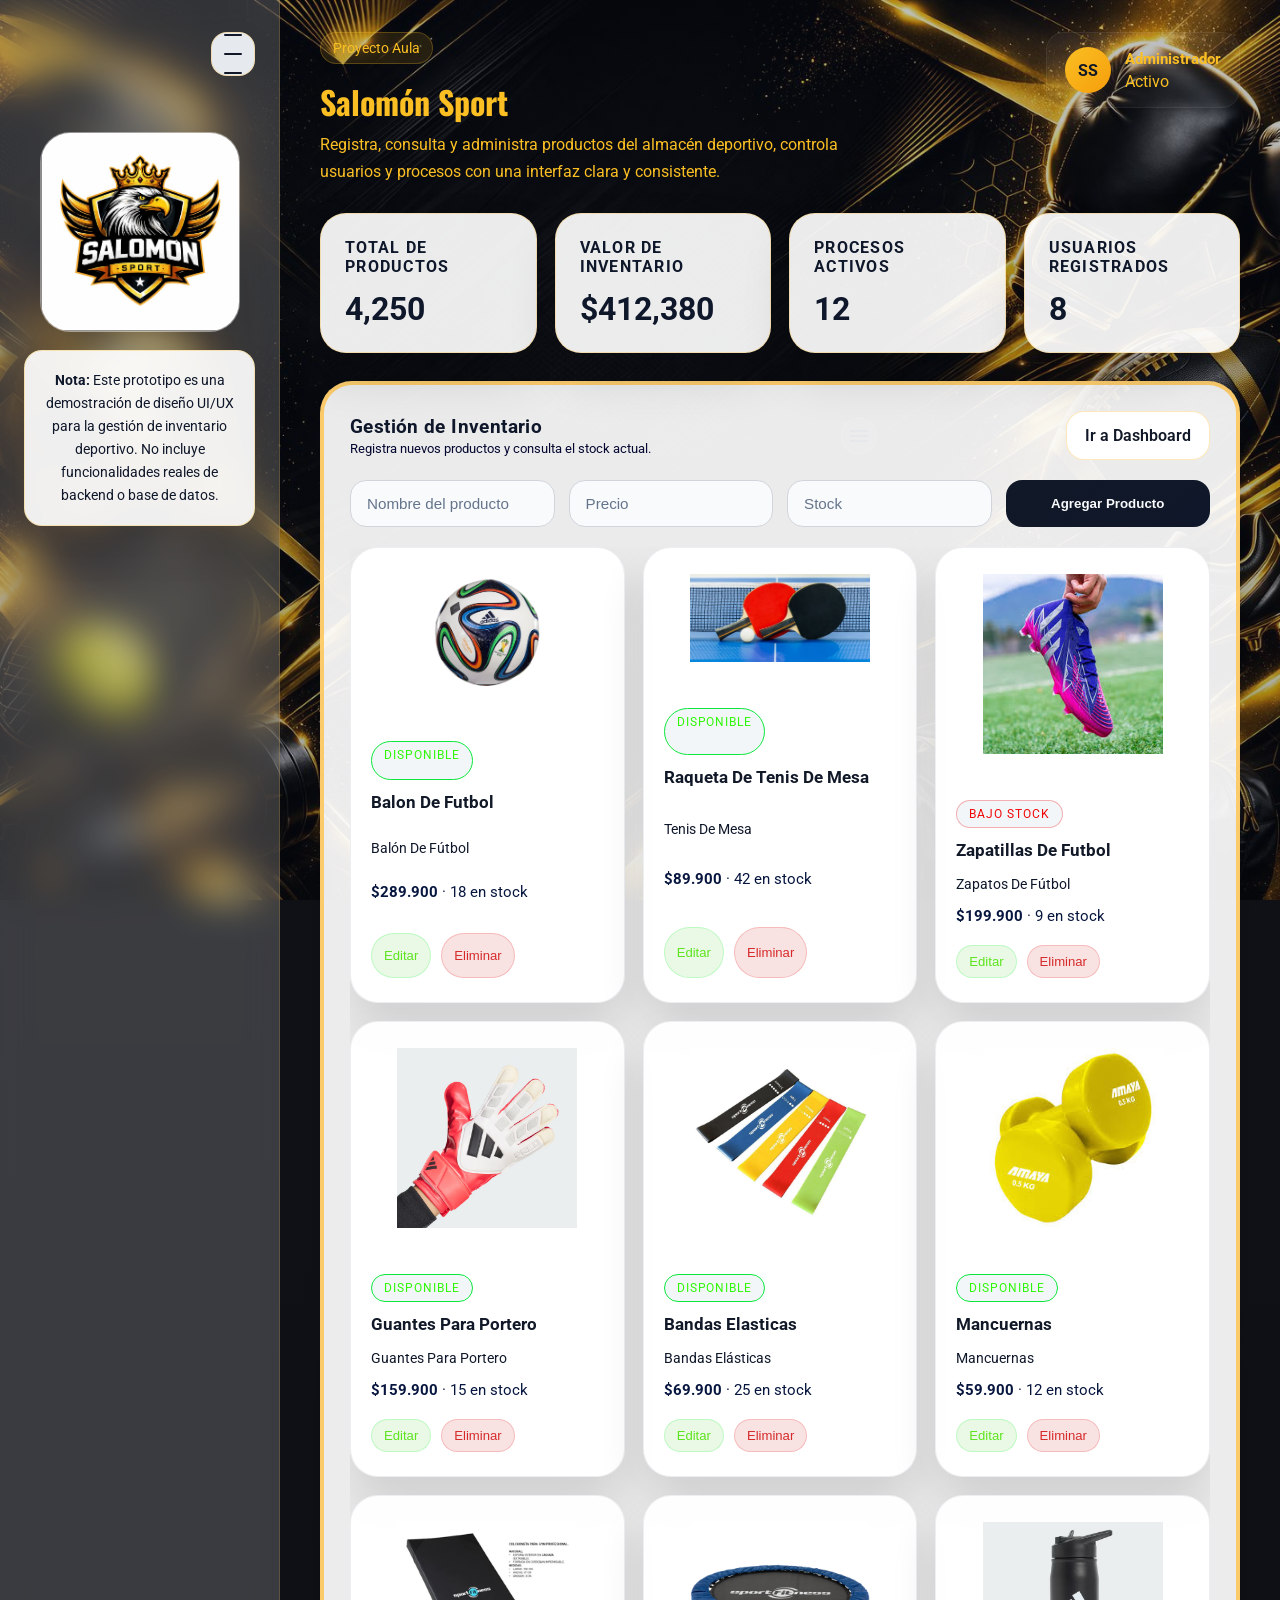
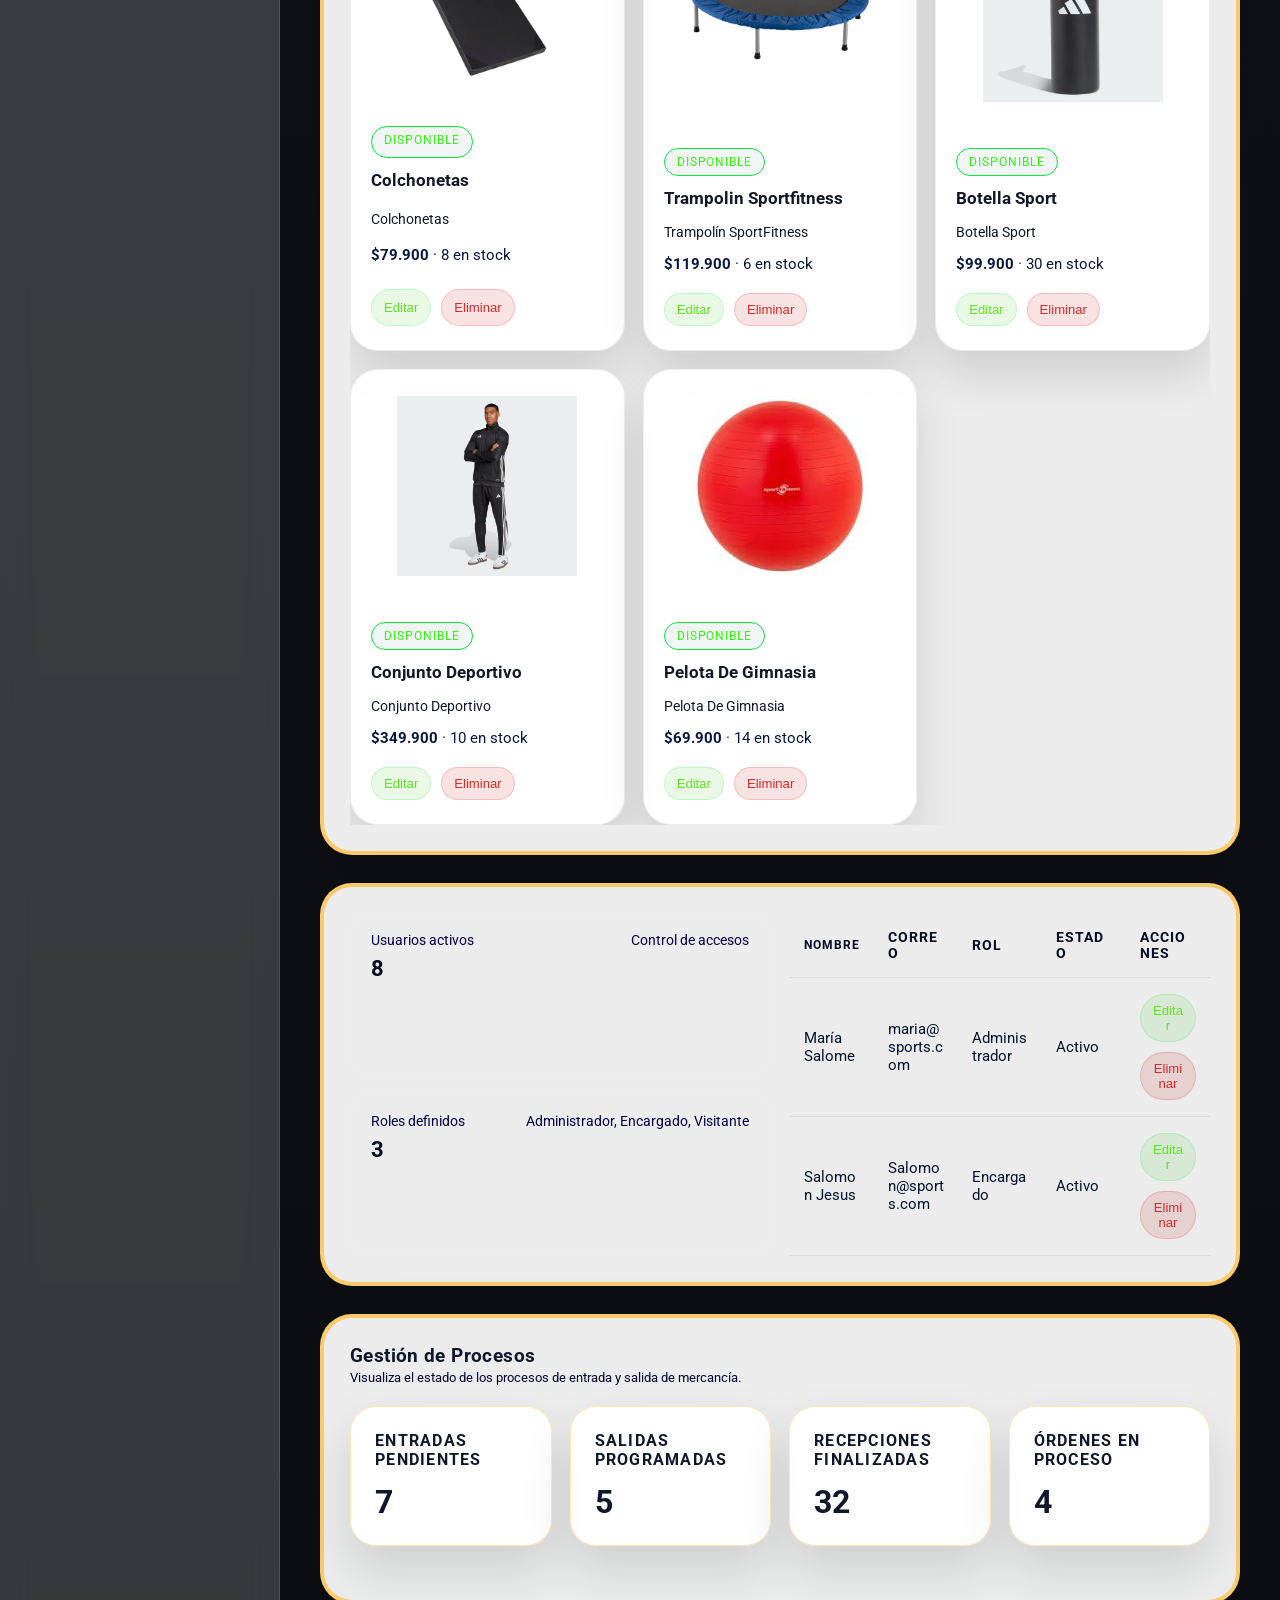
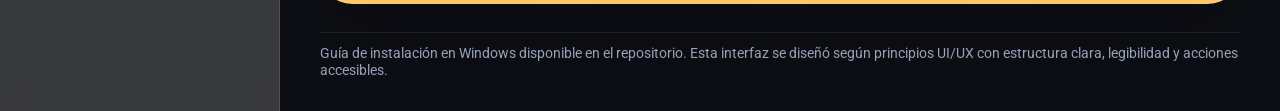
==== frontend/index.html @ 6b059df0 "first commit" ====
﻿<!DOCTYPE html>
<html lang="es">
<head>
  <meta charset="UTF-8">
  <meta name="viewport" content="width=device-width, initial-scale=1.0">
  <title>Salomón Sport - Inventario</title>
  <link rel="preconnect" href="https://fonts.googleapis.com">
  <link rel="preconnect" href="https://fonts.gstatic.com" crossorigin>
  <link href="https://fonts.googleapis.com/css2?family=Oswald:wght@500;700&family=Roboto:wght@300;400&display=swap" rel="stylesheet">
  <link rel="stylesheet" href="style.css">
  <style>
    :root {
      color-scheme: dark;
      --bg: #080b13;
      --panel: rgba(15, 23, 42, 0.94);
      --border: rgba(255, 191, 64, 0.9);
      --text: #e5e7eb;
      --muted: #94a3b8;
      --accent: #fbbf24;
    }

    * {
      box-sizing: border-box;
    }

    body {
      margin: 0;
      min-height: 100vh;
      font-family: 'Roboto', sans-serif;
      background: url('assets/fondo.jpeg') center/cover no-repeat fixed;
      position: relative;
      color: #111827;
    }

    body::after {
      content: '';
      position: absolute;
      inset: 0;
      background: linear-gradient(180deg, rgba(15, 23, 42, 0.28), rgba(7, 10, 21, 0.50));
      z-index: 0;
    }

    a {
      color: inherit;
      text-decoration: none;
    }

    .layout {
      display: grid;
      grid-template-columns: 280px 1fr;
      min-height: 100vh;
    }

    .sidebar {
      padding: 32px 24px;
      background: rgba(255, 255, 255, 0.18);
      backdrop-filter: blur(18px);
      border-right: 1px solid rgba(255, 191, 64, 0.18);
      display: flex;
      flex-direction: column;
      gap: 32px;
      z-index: 1;
    }

    .brand {
      display: flex;
      flex-direction: column;
      align-items: center;
      gap: 18px;
      text-align: center;
      margin-top: 12px;
      width: 100%;
    }

    .brand-logo {
      width: 200px;
      height: 200px;
      border-radius: 30px;
      background: rgba(255, 255, 255, 0.42);
      padding: 1px;
      box-shadow: 0 100px 80px rgba(0, 0, 0, 0.12);
    }

    .brand h1 {
      margin: 0;
      font-size: 2.25rem;
      line-height: 1.05;
      letter-spacing: 0.03em;
      font-family: 'Oswald', sans-serif;
      color: #111827;
      word-break: break-word;
    }

    .brand div {
      width: 100%;
      max-width: 240px;
    }

    .brand p {
      margin: 8px 0 0;
      color: #0f172a;
      font-size: 1rem;
      line-height: 1.45;
      max-width: 240px;
      word-break: break-word;
    }

    .sidebar-toggler {
      align-self: flex-start;
      margin-bottom: 12px;
    }

    .nav-menu {
      display: grid;
      gap: 12px;
    }

    .nav-menu.collapsed {
      display: none;
    }

    .sidebar-toggler {
      width: 44px;
      height: 44px;
      border-radius: 16px;
      border: 1px solid rgba(255, 191, 64, 0.35);
      background: rgba(241, 245, 249, 0.95);
      display: grid;
      place-items: center;
      cursor: pointer;
      transition: background 0.2s ease, transform 0.2s ease;
      margin-left: auto;
    }

    .sidebar-toggler:hover {
      background: rgba(251, 191, 36, 0.18);
      transform: scale(1.02);
    }

    .sidebar-toggler span {
      display: block;
      width: 18px;
      height: 2px;
      background: #111827;
      border-radius: 999px;
      position: relative;
    }

    .sidebar-toggler span:nth-child(1) {
      transform: translateY(-5px);
    }

    .sidebar-toggler span:nth-child(3) {
      transform: translateY(5px);
    }

    .nav-item {
      display: block;
      padding: 14px 18px;
      border-radius: 18px;
      background: rgba(255, 255, 255, 0.96);
      border: 1px solid rgba(255, 191, 64, 0.35);
      color: #111827;
      font-weight: 600;
      transition: background 0.2s ease, border-color 0.2s ease, transform 0.2s ease;
    }

    .nav-item:hover,
    .nav-item.active {
      background: rgba(255, 255, 255, 1);
      border-color: rgba(251, 191, 36, 0.75);
      transform: translateX(2px);
    }

    .sidebar-note {
      background: rgba(255, 255, 255, 0.92);
      border: 1px solid rgba(255, 191, 36, 0.3);
      padding: 18px;
      border-radius: 18px;
      font-size: 0.9rem;
      line-height: 1.6;
      color: #0f172a;
      box-shadow: 0 20px 45px rgba(0, 0, 0, 0.08);
    }

    .content {
      padding: 32px 40px;
      position: relative;
      overflow: hidden;
      z-index: 1;
    }

    .topbar {
      display: flex;
      justify-content: space-between;
      gap: 24px;
      align-items: flex-start;
      flex-wrap: wrap;
      margin-bottom: 28px;
    }

    .topbar h2 {
      margin: 0 0 6px;
      font-family: 'Oswald', sans-serif;
      font-size: 2rem;
      color: #fbbf24;
    }

    .topbar p {
      margin: 0;
      color: #fbbf24;
      max-width: 560px;
      line-height: 1.7;
    }

    .badge {
      display: inline-flex;
      align-items: center;
      padding: 7px 12px;
      border-radius: 999px;
      font-size: 0.85rem;
      background: rgba(251, 191, 36, 0.12);
      color: var(--accent);
      border: 1px solid rgba(251, 191, 36, 0.25);
      margin-bottom: 14px;
    }

    .user-panel {
      display: flex;
      align-items: center;
      gap: 14px;
      background: rgba(255, 255, 255, 0.04);
      border: 1px solid rgba(255, 255, 255, 0.06);
      padding: 14px 18px;
      border-radius: 18px;
    }

    .user-avatar {
      width: 46px;
      height: 46px;
      border-radius: 50%;
      background: linear-gradient(135deg, #fbbf24 0%, #f59e0b 100%);
      display: grid;
      place-items: center;
      color: #111827;
      font-weight: 700;
    }

    .user-info {
      display: grid;
      gap: 4px;
      color: #fbbf24;
    }

    .user-info strong {
      font-size: 0.95rem;
      display: block;
      color: #fbbf24;
    }

    .summary-grid {
      display: grid;
      grid-template-columns: repeat(4, minmax(0, 1fr));
      gap: 18px;
      margin-bottom: 28px;
    }

    .card {
      background: rgba(255, 255, 255, 0.92);
      border: 1px solid rgba(255, 191, 64, 0.35);
      border-radius: 26px;
      padding: 24px;
      box-shadow: 0 24px 50px rgba(0, 0, 0, 0.12);
    }

    .card h3 {
      margin: 0 0 14px;
      font-size: 0.98rem;
      color: #0f172a;
      text-transform: uppercase;
      letter-spacing: 0.08em;
    }

    .card p {
      margin: 0;
      font-size: 2rem;
      font-weight: 700;
      color: #0f172a;
    }

    .panel {
      background: rgba(255, 255, 255, 0.92);
      border: 4px solid rgba(255, 191, 64, 0.75);
      border-radius: 32px;
      padding: 26px;
      margin-bottom: 28px;
      box-shadow: 0 30px 70px rgba(0, 0, 0, 0.15);
    }

    .panel-header {
      display: flex;
      justify-content: space-between;
      flex-wrap: wrap;
      gap: 16px;
      align-items: center;
      margin-bottom: 20px;
    }

    .panel-actions {
      position: relative;
      display: inline-flex;
      align-items: center;
      justify-content: center;
    }

    .action-button {
      width: 36px;
      height: 36px;
      border-radius: 50%;
      border: 1px solid rgba(255, 255, 255, 0.12);
      background: rgba(255, 255, 255, 0.06);
      cursor: pointer;
      transition: background 0.2s ease, transform 0.2s ease;
      display: grid;
      place-items: center;
      padding: 0;
      position: relative;
    }

    .action-button:hover {
      background: rgba(251, 191, 36, 0.18);
      transform: scale(1.03);
    }

    .hamburger {
      width: 18px;
      height: 12px;
      position: relative;
      display: flex;
      flex-direction: column;
      justify-content: space-between;
    }

    .hamburger::before,
    .hamburger::after,
    .hamburger span {
      content: '';
      display: block;
      width: 100%;
      height: 2px;
      background: var(--text);
      transition: transform 0.3s ease, opacity 0.3s ease;
    }

    .action-button.hover .hamburger::before {
      transform: rotate(45deg) translate(5px, 5px);
    }

    .action-button.hover .hamburger span {
      opacity: 0;
    }

    .action-button.hover .hamburger::after {
      transform: rotate(-45deg) translate(7px, -6px);
    }

    .action-menu {
      position: absolute;
      top: calc(100% + 10px);
      right: 0;
      min-width: 200px;
      background: rgba(222, 238, 5, 0.95);
      border: 1px solid rgba(240, 224, 9, 0.08);
      border-radius: 18px;
      box-shadow: 0 20px 45px rgba(245, 229, 3, 0.25);
      opacity: 0;
      visibility: hidden;
      pointer-events: none;
      transform: translateY(-6px);
      transition: opacity 0.18s ease, transform 0.18s ease, visibility 0.18s ease;
      z-index: 2;
    }

    .action-menu.active {
      opacity: 1;
      visibility: visible;
      pointer-events: auto;
      transform: translateY(0);
    }

    .action-menu::before {
      content: '';
      position: absolute;
      top: -6px;
      right: 16px;
      width: 12px;
      height: 12px;
      background: rgba(245, 241, 7, 0.95);
      transform: rotate(45deg);
      border-left: 1px solid rgba(231, 209, 6, 0.08);
      border-top: 1px solid rgba(228, 231, 13, 0.952);
    }

    .action-item {
      display: block;
      padding: 20
      px 16px;
      color: var(--text);
      text-decoration: none;
      font-size: 0.95rem;
      border-bottom: 1px solid rgba(236, 233, 8, 0.06);
      transition: background 0.2s ease;
    }

    .action-item:last-child {
      border-bottom: none;
    }

    .action-item:hover {
      background: rgba(218, 233, 5, 0.06);
    }

    .panel-header h3 {
      margin: 0;
      font-size: 1.2rem;
      letter-spacing: 0.02em;
      color: #0f172a;
    }

    .panel-header small {
      color: #040730;
    }

    .form-grid {
      display: grid;
      grid-template-columns: repeat(4, minmax(0, 1fr));
      gap: 14px;
      margin-bottom: 20px;
    }

    .form-grid input,
    .form-grid select {
      width: 100%;
      padding: 14px 16px;
      border-radius: 16px;
      border: 1px solid #d1d5db;
      background: #f8fafc;
      color: #111827;
      outline: none;
      font-size: 0.95rem;
    }

    .form-grid input::placeholder,
    .form-grid select::placeholder {
      color: #64748b;
    }

    .form-grid button {
      width: 100%;
      padding: 14px 16px;
      border: none;
      border-radius: 16px;
      background: linear-gradient(135deg, #111827, #0f172a);
      color: #f9fafb;
      font-weight: 700;
      cursor: pointer;
      transition: transform 0.2s ease, box-shadow 0.2s ease;
    }

    .form-grid button:hover {
      transform: translateY(-1px);
      box-shadow: 0 18px 35px rgba(251, 191, 36, 0.2);
    }

    .notification {
      margin-bottom: 18px;
      padding: 14px 18px;
      border-radius: 18px;
      font-size: 0.95rem;
      border: 1px solid transparent;
      transition: transform 0.2s ease, opacity 0.2s ease;
    }

    .notification.hidden {
      display: none;
      opacity: 0;
      transform: translateY(-4px);
    }

    .notification.success {
      background: rgba(82, 236, 77, 0.12);
      color: #9ce608;
      border-color: rgba(35, 241, 8, 0.28);
    }

    .notification.error {
      background: rgba(230, 73, 73, 0.12);
      color: #e70f0f;
      border-color: rgba(239, 68, 68, 0.28);
    }

    .product-grid {
      overflow-x: auto;
    }

    .product-grid {
      display: grid;
      grid-template-columns: repeat(auto-fit, minmax(240px, 1fr));
      gap: 18px;
    }

    .product-card {
      display: grid;
      grid-template-rows: auto 1fr;
      background: rgba(255, 255, 255, 0.96);
      border: 1px solid rgba(229, 231, 235, 0.7);
      border-radius: 28px;
      overflow: hidden;
      box-shadow: 0 24px 45px rgba(0, 0, 0, 0.12);
    }

    .product-card-image {
      padding: 26px;
      background: rgba(255, 255, 255, 0.03);
      display: grid;
      place-items: center;
    }

    .product-card-image img {
      width: 100%;
      max-width: 180px;
      height: auto;
      object-fit: contain;
    }

    .product-card-body {
      display: grid;
      gap: 12px;
      padding: 20px 20px 24px;
    }

    .product-status {
      width: fit-content;
      padding: 6px 12px;
      border-radius: 999px;
      font-size: 0.75rem;
      letter-spacing: 0.08em;
      text-transform: uppercase;
      border: 1px solid rgba(203, 213, 225, 0.5);
      background: rgba(241, 245, 249, 0.9);
      color: #111827;
    }

    .product-status.available {
      color: #30f708;
      border-color: rgb(12, 231, 60);
    }

    .product-status.low-stock {
      color: #f00707;
      border-color: rgba(240, 7, 7, 0.3);
    }

    .product-card h4 {
      margin: 0;
      font-size: 1.05rem;
      line-height: 1.3;
      text-transform: capitalize;
    }

    .product-category {
      margin: 0;
      color: #0f172a;
      font-size: 0.88rem;
      line-height: 1.5;
      text-transform: capitalize;
    }

    .product-meta {
      margin: 0;
      font-size: 0.95rem;
      color: #07163f;
    }

    .product-card-actions {
      display: flex;
      flex-wrap: wrap;
      gap: 10px;
      margin-top: 8px;
    }

    .table-wrapper {
      overflow-x: auto;
      width: 100%;
    }

    table {
      width: 100%;
      border-collapse: collapse;
      min-width: 0;
      table-layout: fixed;
    }

    th, td {
      padding: 16px 14px;
      text-align: left;
      border-bottom: 1px solid rgba(7, 22, 70, 0.08);
      word-break: break-word;
    }

    th {
      font-size: 0.95rem;
      text-transform: uppercase;
      letter-spacing: 0.08em;
      color: #030c24;
    }

    td {
      color: #04142e;
      font-size: 0.95rem;
    }

    .table-actions {
      display: flex;
      gap: 10px;
      flex-wrap: wrap;
    }

    .btn-small {
      padding: 8px 12px;
      border-radius: 999px;
      font-size: 0.82rem;
      border: 1px solid transparent;
      cursor: pointer;
    }

    .btn-edit {
      background: rgba(75, 201, 44, 0.12);
      color: #5de41f;
      border-color: rgba(59, 246, 90, 0.25);
    }

    .btn-delete {
      background: rgba(197, 21, 21, 0.12);
      color: #d62a2a;
      border-color: rgba(239, 68, 68, 0.25);
    }

    .small-grid {
      display: grid;
      grid-template-columns: repeat(2, minmax(0, 1fr));
      gap: 20px;
    }

    .metric-list {
      display: grid;
      gap: 18px;
    }

    .metric-item {
      display: flex;
      justify-content: space-between;
      gap: 16px;
      padding: 18px 20px;
      border-radius: 20px;
      background: rgba(255, 255, 255, 0.03);
      border: 1px solid rgba(255, 255, 255, 0.06);
    }

    .metric-item span {
      display: block;
      color: #040242;
      font-size: 0.9rem;
      margin-bottom: 6px;
    }

    .metric-item strong {
      font-size: 1.4rem;
      display: block;
      color: #030b1d;
    }

    .footer {
      margin-top: 12px;
      color: var(--muted);
      font-size: 0.9rem;
      padding-top: 12px;
      border-top: 1px solid rgba(255, 255, 255, 0.08);
    }

    @media (max-width: 1024px) {
      .layout {
        grid-template-columns: 1fr;
      }

      .sidebar {
        order: 2;
      }

      .content {
        order: 1;
        padding: 24px;
      }

      .summary-grid,
      .small-grid,
      .form-grid {
        grid-template-columns: 1fr;
      }
    }
  </style>
</head>
<body>

<div class="layout">
  <aside class="sidebar">
    <button type="button" class="sidebar-toggler" id="sidebar-toggler" aria-label="Abrir menú hamburguesa">
      <span></span>
      <span></span>
      <span></span>
    </button>

    <div class="brand">
      <img src="assets/logo.png" alt="Logo Salomón Sport" class="brand-logo">
      
       
        
        
        

    <nav class="nav-menu collapsed">
      <a href="index.html" class="nav-item active">Inicio</a>
      <a href="dashboard.html" class="nav-item">Dashboard</a>
      <a href="#inventario" class="nav-item">Inventario</a>
      <a href="#usuarios" class="nav-item">Usuarios</a>
      <a href="#procesos" class="nav-item">Procesos</a>
      <a href="login.html" class="nav-item">Cerrar sesión</a>
    </nav>
    



    <div class="sidebar-note">
      <strong>Nota:</strong> Este prototipo es una demostración de diseño UI/UX para la gestión de inventario deportivo. No incluye funcionalidades reales de backend o base de datos.
    </div>
  </aside>      
    

  <main class="content">
    <header class="topbar">
      <div>
        <span class="badge">Proyecto Aula</span>
        <h2>Salomón Sport</h2>
        <p>Registra, consulta y administra productos del almacén deportivo, controla usuarios y procesos con una interfaz clara y consistente.</p>
      </div>
      <div class="user-panel">
        <div class="user-avatar">SS</div>
        <div class="user-info">
          <strong>Administrador</strong>
          <span>Activo</span>
        </div>
      </div>
    </header>

    <section class="summary-grid">
      <article class="card">
        <h3>Total de Productos</h3>
        <p>4,250</p>
      </article>
      <article class="card">
        <h3>Valor de Inventario</h3>
        <p>$412,380</p>
      </article>
      <article class="card">
        <h3>Procesos Activos</h3>
        <p>12</p>
      </article>
      <article class="card">
        <h3>Usuarios Registrados</h3>
        <p>8</p>
      </article>
    </section>

    <section id="inventario" class="panel">
      <div class="panel-header">
        <div>
          <h3>Gestión de Inventario</h3>
          <small>Registra nuevos productos y consulta el stock actual.</small>
        </div>
        <div class="panel-actions">
          <button type="button" class="action-button" id="action-toggle" aria-haspopup="true" aria-label="Mostrar funciones de inventario">
            <div class="hamburger">
              <span></span>
            </div>
          </button>
          <div class="action-menu" id="action-menu" aria-label="Funciones del inventario">
            <a href="#" class="action-item">Agregar producto</a>
            <a href="#" class="action-item">Filtrar stock</a>
            <a href="#" class="action-item">Exportar inventario</a>
          </div>
        </div>
        <a href="dashboard.html" class="nav-item">Ir a Dashboard</a>
      </div>

      <form class="form-grid" id="product-form">
        <input id="product-name" type="text" placeholder="Nombre del producto" aria-label="Nombre del producto" required>
        <input id="product-price" type="number" placeholder="Precio" aria-label="Precio" required>
        <input id="product-stock" type="number" placeholder="Stock" aria-label="Stock" required>
        <button type="submit">Agregar Producto</button>
      </form>

      <div id="product-notification" class="notification hidden" role="status" aria-live="polite"></div>

      <div class="product-grid">
        <article class="product-card">
          <div class="product-card-image">
            <img src="assets/balon-futbol.png" alt="Balón de fútbol">
          </div>
          <div class="product-card-body">
            <span class="product-status available">Disponible</span>
            <h4>balon de futbol</h4>
            <p class="product-category">Balón de fútbol</p>
            <p class="product-meta"><strong>$289.900</strong> · 18 en stock</p>
            <div class="product-card-actions">
              <button class="btn-small btn-edit">Editar</button>
              <button class="btn-small btn-delete">Eliminar</button>
            </div>
          </div>
        </article>

        <article class="product-card">
          <div class="product-card-image">
            <img src="assets/tenis-mesa.png" alt="Tenis de mesa">
          </div>
          <div class="product-card-body">
            <span class="product-status available">Disponible</span>
            <h4>raqueta de tenis de mesa</h4>
            <p class="product-category">Tenis de mesa</p>
            <p class="product-meta"><strong>$89.900</strong> · 42 en stock</p>
            <div class="product-card-actions">
              <button class="btn-small btn-edit">Editar</button>
              <button class="btn-small btn-delete">Eliminar</button>
            </div>
          </div>
        </article>

        <article class="product-card">
          <div class="product-card-image">
            <img src="assets/zapatos-futbol.png" alt="Zapatos de fútbol">
          </div>
          <div class="product-card-body">
            <span class="product-status low-stock">Bajo stock</span>
            <h4>zapatillas de futbol</h4>
            <p class="product-category">Zapatos de fútbol</p>
            <p class="product-meta"><strong>$199.900</strong> · 9 en stock</p>
            <div class="product-card-actions">
              <button class="btn-small btn-edit">Editar</button>
              <button class="btn-small btn-delete">Eliminar</button>
            </div>
          </div>
        </article>

        <article class="product-card">
          <div class="product-card-image">
            <img src="assets/guantes-portero.png" alt="Guantes para portero">
          </div>
          <div class="product-card-body">
            <span class="product-status available">Disponible</span>
            <h4>guantes para portero</h4>
            <p class="product-category">Guantes para portero</p>
            <p class="product-meta"><strong>$159.900</strong> · 15 en stock</p>
            <div class="product-card-actions">
              <button class="btn-small btn-edit">Editar</button>
              <button class="btn-small btn-delete">Eliminar</button>
            </div>
          </div>
        </article>

        <article class="product-card">
          <div class="product-card-image">
            <img src="assets/bandas-elasticas.png" alt="Bandas elásticas">
          </div>
          <div class="product-card-body">
            <span class="product-status available">Disponible</span>
            <h4>bandas elasticas</h4>
            <p class="product-category">Bandas elásticas</p>
            <p class="product-meta"><strong>$69.900</strong> · 25 en stock</p>
            <div class="product-card-actions">
              <button class="btn-small btn-edit">Editar</button>
              <button class="btn-small btn-delete">Eliminar</button>
            </div>
          </div>
        </article>

        <article class="product-card">
          <div class="product-card-image">
            <img src="assets/mancuernas.png" alt="Mancuernas">
          </div>
          <div class="product-card-body">
            <span class="product-status available">Disponible</span>
            <h4>mancuernas</h4>
            <p class="product-category">Mancuernas</p>
            <p class="product-meta"><strong>$59.900</strong> · 12 en stock</p>
            <div class="product-card-actions">
              <button class="btn-small btn-edit">Editar</button>
              <button class="btn-small btn-delete">Eliminar</button>
            </div>
          </div>
        </article>

        <article class="product-card">
          <div class="product-card-image">
            <img src="assets/colchonetas.png" alt="Colchonetas">
          </div>
          <div class="product-card-body">
            <span class="product-status available">Disponible</span>
            <h4>colchonetas</h4>
            <p class="product-category">Colchonetas</p>
            <p class="product-meta"><strong>$79.900</strong> · 8 en stock</p>
            <div class="product-card-actions">
              <button class="btn-small btn-edit">Editar</button>
              <button class="btn-small btn-delete">Eliminar</button>
            </div>
          </div>
        </article>

        <article class="product-card">
          <div class="product-card-image">
            <img src="assets/trampolin-sportfitness.png" alt="Trampolín SportFitness">
          </div>
          <div class="product-card-body">
            <span class="product-status available">Disponible</span>
            <h4>trampolin sportfitness</h4>
            <p class="product-category">Trampolín SportFitness</p>
            <p class="product-meta"><strong>$119.900</strong> · 6 en stock</p>
            <div class="product-card-actions">
              <button class="btn-small btn-edit">Editar</button>
              <button class="btn-small btn-delete">Eliminar</button>
            </div>
          </div>
        </article>

        <article class="product-card">
          <div class="product-card-image">
            <img src="assets/botella-sport.png" alt="Botella Sport">
          </div>
          <div class="product-card-body">
            <span class="product-status available">Disponible</span>
            <h4>botella sport</h4>
            <p class="product-category">Botella Sport</p>
            <p class="product-meta"><strong>$99.900</strong> · 30 en stock</p>
            <div class="product-card-actions">
              <button class="btn-small btn-edit">Editar</button>
              <button class="btn-small btn-delete">Eliminar</button>
            </div>
          </div>
        </article>

        <article class="product-card">
          <div class="product-card-image">
            <img src="assets/conjunto-deportivo.png" alt="Conjunto deportivo">
          </div>
          <div class="product-card-body">
            <span class="product-status available">Disponible</span>
            <h4>conjunto deportivo</h4>
            <p class="product-category">Conjunto deportivo</p>
            <p class="product-meta"><strong>$349.900</strong> · 10 en stock</p>
            <div class="product-card-actions">
              <button class="btn-small btn-edit">Editar</button>
              <button class="btn-small btn-delete">Eliminar</button>
            </div>
          </div>
        </article>

        <article class="product-card">
          <div class="product-card-image">
            <img src="assets/pelota-gimnasia.png" alt="Pelota de gimnasia">
          </div>
          <div class="product-card-body">
            <span class="product-status available">Disponible</span>
            <h4>pelota de gimnasia</h4>
            <p class="product-category">Pelota de gimnasia</p>
            <p class="product-meta"><strong>$69.900</strong> · 14 en stock</p>
            <div class="product-card-actions">
              <button class="btn-small btn-edit">Editar</button>
              <button class="btn-small btn-delete">Eliminar</button>
            </div>
          </div>
        </article>
      </div>
    </section>

    <section id="usuarios" class="panel small-grid">
      <div class="metric-list">
        <div class="metric-item">
          <div>
            <span>Usuarios activos</span>
            <strong>8</strong>
          </div>
          <span>Control de accesos</span>
        </div>
        <div class="metric-item">
          <div>
            <span>Roles definidos</span>
            <strong>3</strong>
          </div>
          <span>Administrador, Encargado, Visitante</span>
        </div>
      </div>

      <div class="table-wrapper">
        <table>
          <thead>
            <tr>
              <th style="font-size: 12px;">Nombre</th>
<th style="font-size: 14px;">Correo</th>
<th style="font-size: 14px;">Rol</th>
<th style="font-size: 14px;">Estado</th>
<th style="font-size: 14px;">Acciones</th>
            </tr>
          </thead>
          <tbody>
            <tr>
              <td>María Salome</td>
              <td>maria@sports.com</td>
              <td>Administrador</td>
              <td>Activo</td>
              <td>
                <div class="table-actions">
                  <button class="btn-small btn-edit">Editar</button>
                  <button class="btn-small btn-delete">Eliminar</button>
                </div>
              </td>
            </tr>
            <tr>
              <td>Salomon Jesus</td>
              <td>Salomon@sports.com</td>
              <td>Encargado</td>
              <td>Activo</td>
              <td>
                <div class="table-actions">
                  <button class="btn-small btn-edit">Editar</button>
                  <button class="btn-small btn-delete">Eliminar</button>
                </div>
              </td>
            </tr>
          </tbody>
        </table>
      </div>
    </section>

    <section id="procesos" class="panel">
      <div class="panel-header">
        <div>
          <h3>Gestión de Procesos</h3>
          <small>Visualiza el estado de los procesos de entrada y salida de mercancía.</small>
        </div>
      </div>

      <div class="summary-grid">
        <article class="card">
          <h3>Entradas Pendientes</h3>
          <p>7</p>
        </article>
        <article class="card">
          <h3>Salidas Programadas</h3>
          <p>5</p>
        </article>
        <article class="card">
          <h3>Recepciones Finalizadas</h3>
          <p>32</p>
        </article>
        <article class="card">
          <h3>Órdenes en Proceso</h3>
          <p>4</p>
        </article>
      </div>
    </section>

    <footer class="footer">
      Guía de instalación en Windows disponible en el repositorio. Esta interfaz se diseñó según principios UI/UX con estructura clara, legibilidad y acciones accesibles.
    </footer>
  </main>
</div>

<script>
  const productForm = document.getElementById('product-form');
  const productGrid = document.querySelector('.product-grid');
  const notification = document.getElementById('product-notification');

  function showNotification(message, type) {
    notification.textContent = message;
    notification.className = `notification ${type}`;
    notification.classList.remove('hidden');

    clearTimeout(window.notificationTimer);
    window.notificationTimer = setTimeout(() => {
      notification.classList.add('hidden');
    }, 3200);
  }

  function createProductCard(name, price, stock) {
    const card = document.createElement('article');
    card.className = 'product-card';
    card.innerHTML = `
      <div class="product-card-image">
        <img src="assets/logo.png" alt="${name}">
      </div>
      <div class="product-card-body">
        <span class="product-status ${stock > 5 ? 'available' : 'low-stock'}">${stock > 5 ? 'Disponible' : 'Bajo stock'}</span>
        <h4>${name}</h4>
        <p class="product-category">Producto creado</p>
        <p class="product-meta"><strong>${price}</strong> · ${stock} en stock</p>
        <div class="product-card-actions">
          <button class="btn-small btn-edit">Editar</button>
          <button class="btn-small btn-delete">Eliminar</button>
        </div>
      </div>
    `;
    return card;
  }

  productForm.addEventListener('submit', function (event) {
    event.preventDefault();

    const nameInput = document.getElementById('product-name');
    const priceInput = document.getElementById('product-price');
    const stockInput = document.getElementById('product-stock');

    const name = nameInput.value.trim();
    const priceValue = priceInput.value.trim();
    const stockValue = stockInput.value.trim();

    if (!name || !priceValue || !stockValue) {
      showNotification('Error al agregar el producto: completa todos los campos', 'error');
      return;
    }

    if (priceValue.includes('-') || Number(priceValue) < 0) {
      showNotification('Error al agregar el producto', 'error');
      return;
    }

    const priceNumber = parseFloat(priceValue);
    const stockNumber = parseInt(stockValue, 10);
    const formattedPrice = `$${priceNumber.toLocaleString('es-CO')}`;

    const productCard = createProductCard(name, formattedPrice, stockNumber);
    productGrid.insertBefore(productCard, productGrid.firstChild);

    showNotification('Producto creado exitosamente', 'success');

    nameInput.value = '';
    priceInput.value = '';
    stockInput.value = '';
  });

  // Action menu toggle
  const actionToggle = document.getElementById('action-toggle');
  const actionMenu = document.getElementById('action-menu');

  actionToggle.addEventListener('click', function (event) {
    event.stopPropagation();
    const isActive = actionMenu.classList.contains('active');
    if (isActive) {
      actionMenu.classList.remove('active');
      actionToggle.classList.remove('active');
    } else {
      actionMenu.classList.add('active');
      actionToggle.classList.add('active');
    }
  });

  // Close menu when clicking outside
  document.addEventListener('click', function (event) {
    if (!actionToggle.contains(event.target) && !actionMenu.contains(event.target)) {
      actionMenu.classList.remove('active');
      actionToggle.classList.remove('active');
    }
  });

  const sidebarToggler = document.getElementById('sidebar-toggler');
  const navMenu = document.querySelector('.nav-menu');

  sidebarToggler.addEventListener('click', function (event) {
    event.stopPropagation();
    navMenu.classList.toggle('collapsed');
  });
</script>

</body>
</html>
---- frontend/style.css ----
/* --- Reseteo Básico (Importante para que el fondo ocupe todo) --- */
* {
  margin: 0;
  padding: 0;
  box-sizing: border-box;
}

/* --- Estilos del Body y Fondo Principal (Aquí está la clave) --- */
.login-body {
  font-family: 'Roboto', sans-serif;
  background: url('assets/fondo.jpeg') center/cover no-repeat fixed;
  min-height: 100vh;
  display: flex;
  justify-content: center;
  align-items: center;
  position: relative;
  color: #f4f4f8;
}

.login-body::after {
  content: '';
  position: absolute;
  inset: 0;
  background: linear-gradient(180deg, rgba(15, 23, 42, 0.28), rgba(7, 10, 21, 0.50));
  z-index: 1;
}

/* --- Ajustes del Panel de Login --- */
.login-box {
  width: 100%;
  max-width: 380px;
  padding: 14px;
}

.login-card {
  position: relative;
  background: rgba(255, 255, 255, 0.92);
  border-radius: 32px;
  padding: 30px 34px;
  box-shadow: 0 30px 70px rgba(0, 0, 0, 0.35), 0 0 0 2px rgba(255, 214, 84, 0.30);
  border: 4px solid rgba(255, 191, 64, 1);
  backdrop-filter: blur(10px);
  z-index: 2;
}

.login-header {
  text-align: center;
  margin-bottom: 16px;
}

.logo-badge {
  width: 260px;
  height: 260px;
  margin: 0 auto 12px;
  display: grid;
  place-items: center;
  background: rgba(0, 0, 0, 0.95);
  border-radius: 32px;
  border: 4px solid rgba(255, 191, 64, 1);
  box-shadow: 0 20px 60px rgba(255, 214, 84, 0.24);
  padding: 0;
}

.logo-login {
  width: 100%;
  height: 100%;
  max-width: none;
  object-fit: contain;
  display: block;
  border-radius: 25px;
}

.login-subtitle {
  margin: 0 auto;
  max-width: 260px;
  color: #374151;
  font-size: 0.95rem;
  line-height: 1.3;
  letter-spacing: 0.02em;
}

.login-header h1 {
  font-family: 'Oswald', sans-serif;
  font-size: 2rem;
  letter-spacing: 1px;
  color: #111827;
  margin-bottom: 3px;
}

.login-header p {
  color: #4b5563;
  font-size: 0.95rem;
}

.login-form {
  display: grid;
  gap: 18px;
}

.form-group {
  display: grid;
  gap: 8px;
}

.form-group label {
  font-size: 0.82rem;
  font-weight: 700;
  color: #475569;
  text-transform: uppercase;
  letter-spacing: 0.06em;
}

input {
  width: 100%;
  padding: 14px 16px;
  border-radius: 14px;
  border: 1px solid #d1d5db;
  background: #f8fafc;
  color: #111827;
  font-size: 0.96rem;
  outline: none;
  transition: border-color 0.2s ease, box-shadow 0.2s ease;
}

input:focus {
  border-color: #2563eb;
  box-shadow: 0 0 0 3px rgba(37, 99, 235, 0.14);
}

.btn-submit {
  width: 100%;
  padding: 15px 16px;
  border: none;
  border-radius: 14px;
  background: linear-gradient(135deg, #FFC107, #FFD754);
  color: #111827;
  font-size: 1rem;
  font-weight: 700;
  cursor: pointer;
  transition: transform 0.2s ease, box-shadow 0.2s ease;
}

.btn-submit:hover {
  transform: translateY(-1px);
  box-shadow: 0 14px 28px rgba(255, 215, 84, 0.4);
}

.login-credentials {
  margin-top: 24px;
  color: #64748b;
  font-size: 0.92rem;
  line-height: 1.55;
}

.login-credentials strong {
  color: #111827;
}

@media (max-width: 500px) {
  .login-card {
    padding: 30px 24px;
  }

  .login-header h1 {
    font-size: 1.7rem;
  }
}

.product-img {
  width: 80px;
  height: auto;
  display: block;
  margin: 0 auto;
}
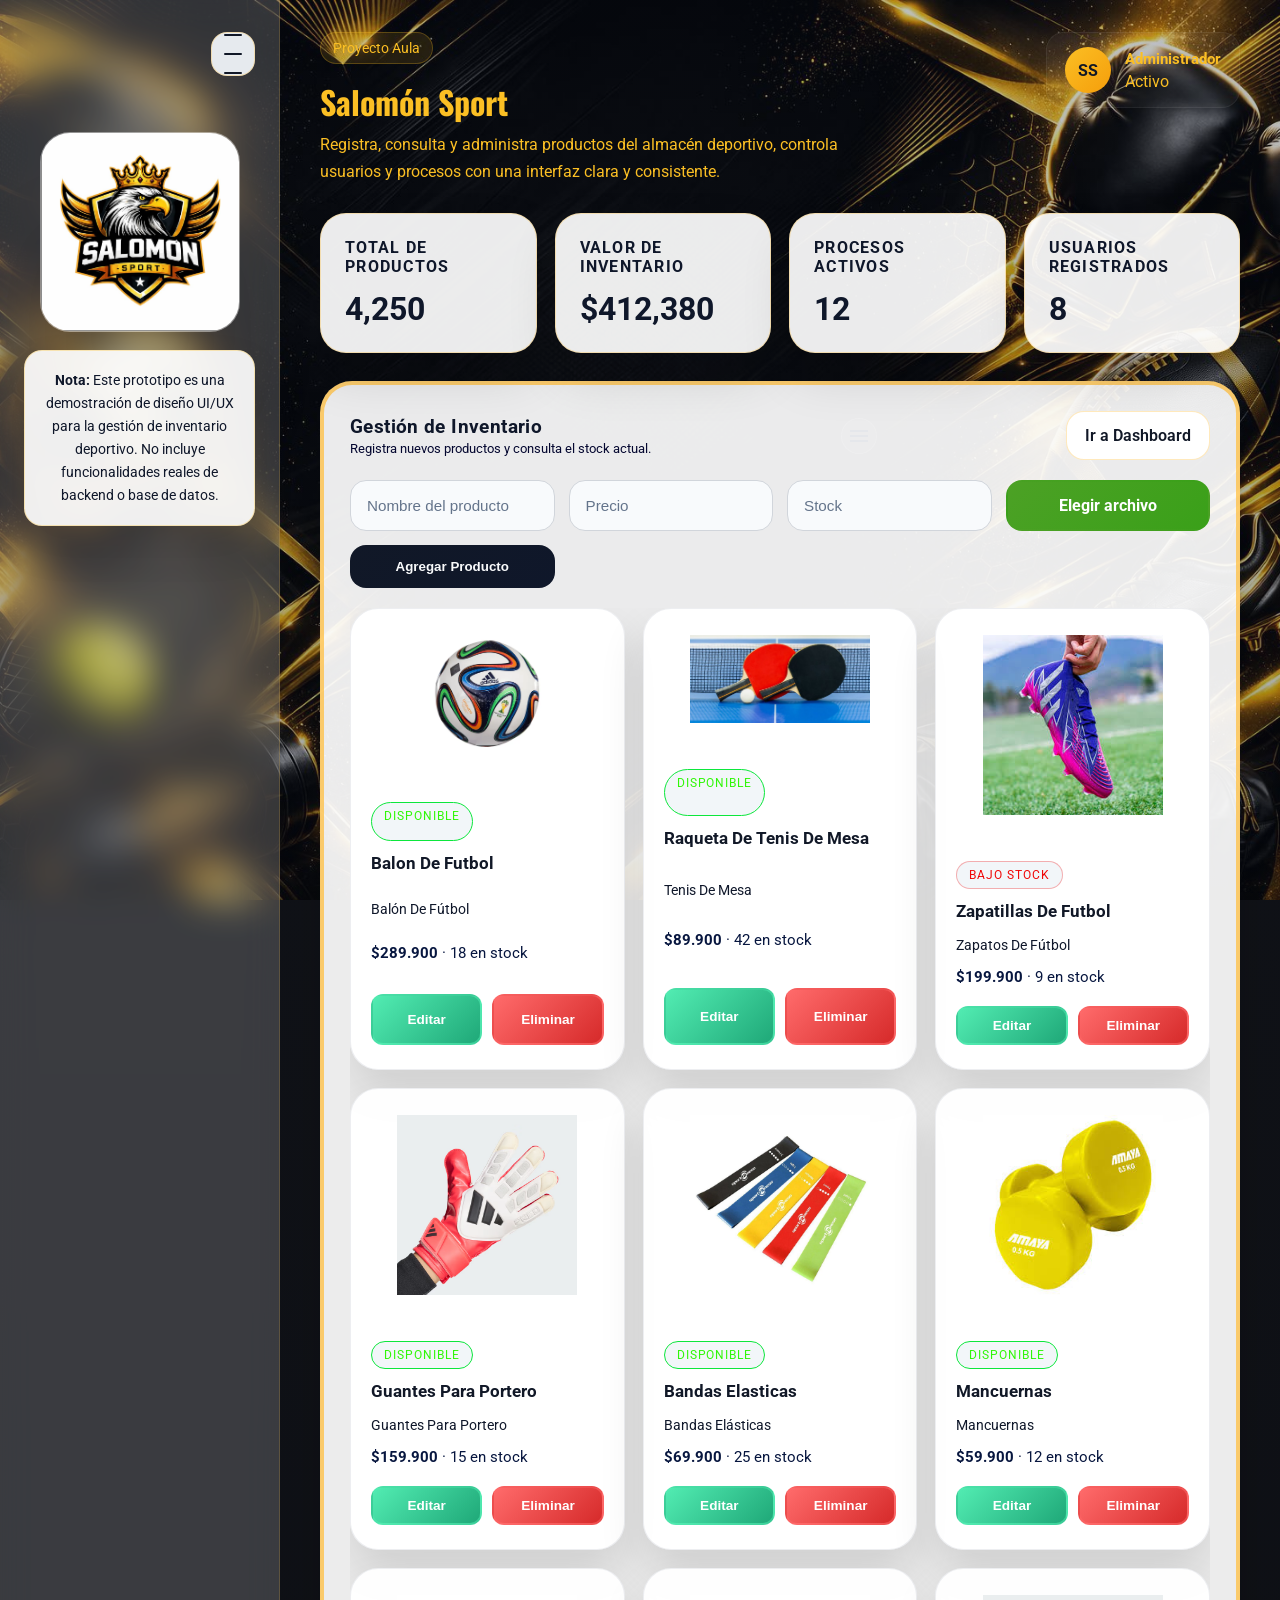
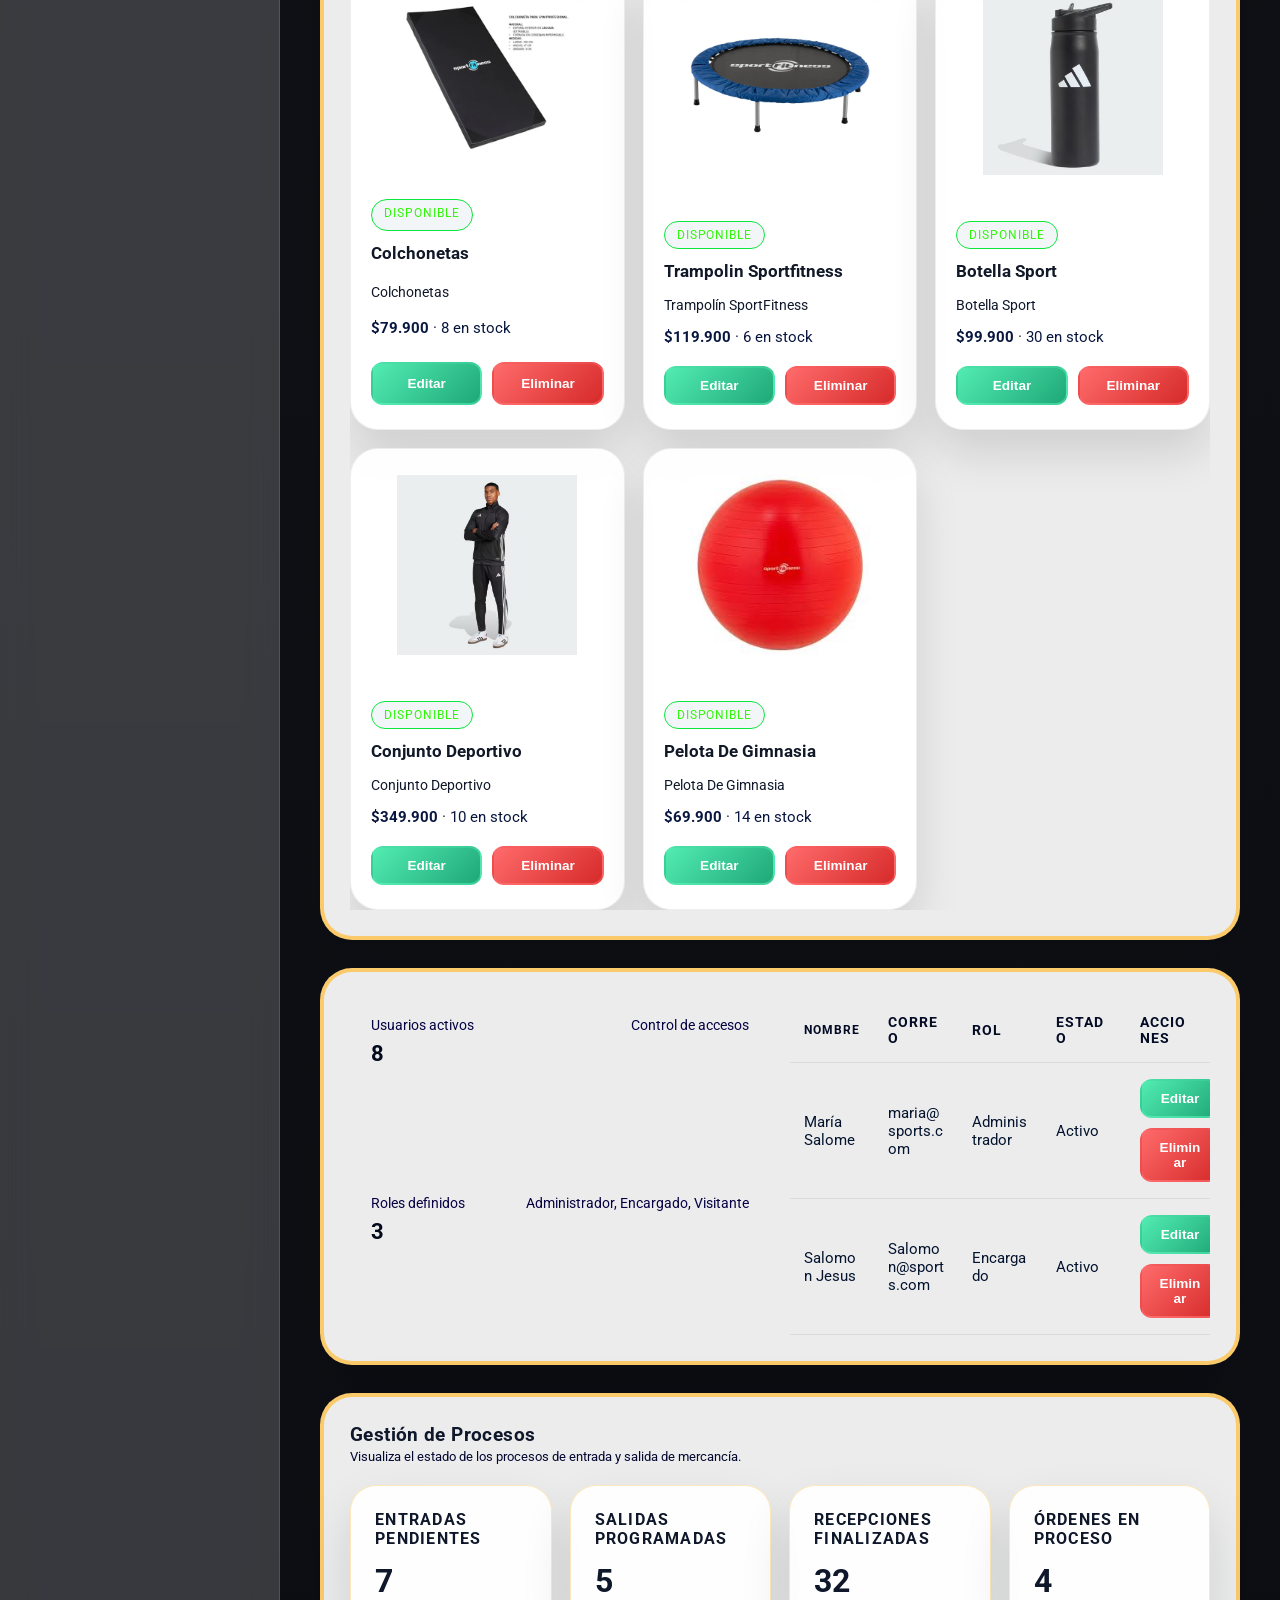
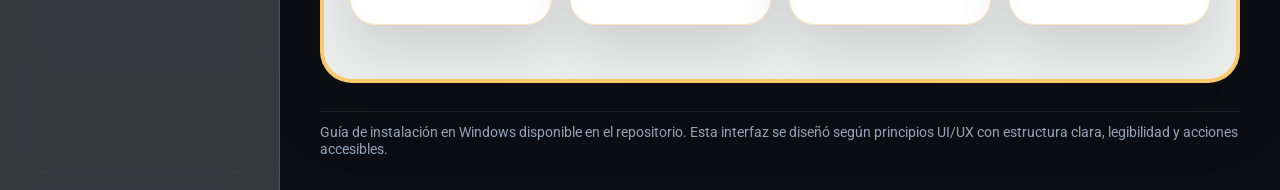
==== commit e3c768ee: "Actualizar formulario de productos con imagen y botones mejorados" ====
--- a/frontend/index.html
+++ b/frontend/index.html
@@ -626,24 +626,65 @@
       flex-wrap: wrap;
     }
 
+    #product-image {
+      display: none;
+    }
+
+    .file-input-label {
+      width: 100%;
+      padding: 14px 16px;
+      border-radius: 16px;
+      background: linear-gradient(135deg, #4ca125, #3aa019);
+      color: #ffffff;
+      font-weight: 700;
+      cursor: pointer;
+      transition: all 0.3s ease;
+      text-align: center;
+      border: 2px solid transparent;
+      display: block;
+    }
+
+    .file-input-label:hover {
+      background: linear-gradient(135deg, #5cb635, #4ab525);
+      transform: translateY(-2px);
+      box-shadow: 0 12px 25px rgba(76, 161, 37, 0.3);
+    }
+
     .btn-small {
-      padding: 8px 12px;
-      border-radius: 999px;
-      font-size: 0.82rem;
-      border: 1px solid transparent;
+      padding: 10px 16px;
+      border-radius: 12px;
+      font-size: 0.85rem;
+      border: 2px solid transparent;
       cursor: pointer;
+      font-weight: 600;
+      transition: all 0.3s ease;
+      flex: 1;
+      min-width: 80px;
+      text-align: center;
     }
 
     .btn-edit {
-      background: rgba(75, 201, 44, 0.12);
-      color: #5de41f;
-      border-color: rgba(59, 246, 90, 0.25);
+      background: linear-gradient(135deg, #52ecb2, #1fa878);
+      color: #ffffff;
+      border-color: rgba(82, 236, 178, 0.5);
+    }
+
+    .btn-edit:hover {
+      background: linear-gradient(135deg, #6dffca, #2db388);
+      transform: translateY(-2px);
+      box-shadow: 0 10px 20px rgba(82, 236, 178, 0.3);
     }
 
     .btn-delete {
-      background: rgba(197, 21, 21, 0.12);
-      color: #d62a2a;
-      border-color: rgba(239, 68, 68, 0.25);
+      background: linear-gradient(135deg, #ff6b6b, #d62a2a);
+      color: #ffffff;
+      border-color: rgba(255, 107, 107, 0.5);
+    }
+
+    .btn-delete:hover {
+      background: linear-gradient(135deg, #ff8787, #e63946);
+      transform: translateY(-2px);
+      box-shadow: 0 10px 20px rgba(255, 107, 107, 0.3);
     }
 
     .small-grid {
@@ -806,6 +847,8 @@
         <input id="product-name" type="text" placeholder="Nombre del producto" aria-label="Nombre del producto" required>
         <input id="product-price" type="number" placeholder="Precio" aria-label="Precio" required>
         <input id="product-stock" type="number" placeholder="Stock" aria-label="Stock" required>
+        <label for="product-image" class="file-input-label">Elegir archivo</label>
+        <input id="product-image" type="file" accept="image/*" aria-label="Imagen del producto">
         <button type="submit">Agregar Producto</button>
       </form>
 
@@ -1099,12 +1142,13 @@
     }, 3200);
   }
 
-  function createProductCard(name, price, stock) {
+  function createProductCard(name, price, stock, imageUrl) {
     const card = document.createElement('article');
     card.className = 'product-card';
+    const productData = {name, price: price.replace('$', ''), stock, image: imageUrl};
     card.innerHTML = `
       <div class="product-card-image">
-        <img src="assets/logo.png" alt="${name}">
+        <img src="${imageUrl}" alt="${name}">
       </div>
       <div class="product-card-body">
         <span class="product-status ${stock > 5 ? 'available' : 'low-stock'}">${stock > 5 ? 'Disponible' : 'Bajo stock'}</span>
@@ -1112,7 +1156,7 @@
         <p class="product-category">Producto creado</p>
         <p class="product-meta"><strong>${price}</strong> · ${stock} en stock</p>
         <div class="product-card-actions">
-          <button class="btn-small btn-edit">Editar</button>
+          <button class="btn-small btn-edit" data-product='${JSON.stringify(productData)}'>Editar</button>
           <button class="btn-small btn-delete">Eliminar</button>
         </div>
       </div>
@@ -1120,12 +1164,37 @@
     return card;
   }
 
+  function attachProductActions(card) {
+    const editBtn = card.querySelector('.btn-edit');
+    const deleteBtn = card.querySelector('.btn-delete');
+
+    editBtn.addEventListener('click', function () {
+      const productData = JSON.parse(this.dataset.product);
+      
+      document.getElementById('product-name').value = productData.name;
+      document.getElementById('product-price').value = productData.price;
+      document.getElementById('product-stock').value = productData.stock;
+      
+      document.getElementById('product-form').scrollIntoView({ behavior: 'smooth' });
+      
+      card.remove();
+      
+      showNotification('Producto cargado para editar', 'success');
+    });
+
+    deleteBtn.addEventListener('click', function () {
+      card.remove();
+      showNotification('Producto eliminado', 'error');
+    });
+  }
+
   productForm.addEventListener('submit', function (event) {
     event.preventDefault();
 
     const nameInput = document.getElementById('product-name');
     const priceInput = document.getElementById('product-price');
     const stockInput = document.getElementById('product-stock');
+    const imageInput = document.getElementById('product-image');
 
     const name = nameInput.value.trim();
     const priceValue = priceInput.value.trim();
@@ -1141,11 +1210,16 @@
       return;
     }
 
+    let imageUrl = 'assets/logo.png';
+    if (imageInput.files && imageInput.files[0]) {
+      imageUrl = URL.createObjectURL(imageInput.files[0]);
+    }
+
     const priceNumber = parseFloat(priceValue);
     const stockNumber = parseInt(stockValue, 10);
     const formattedPrice = `$${priceNumber.toLocaleString('es-CO')}`;
 
-    const productCard = createProductCard(name, formattedPrice, stockNumber);
+    const productCard = createProductCard(name, formattedPrice, stockNumber, imageUrl);
     productGrid.insertBefore(productCard, productGrid.firstChild);
 
     showNotification('Producto creado exitosamente', 'success');
@@ -1153,6 +1227,14 @@
     nameInput.value = '';
     priceInput.value = '';
     stockInput.value = '';
+    imageInput.value = '';
+
+    attachProductActions(productCard);
+  });
+
+  // Agregar eventos a productos existentes
+  document.querySelectorAll('.product-card').forEach(card => {
+    attachProductActions(card);
   });
 
   // Action menu toggle
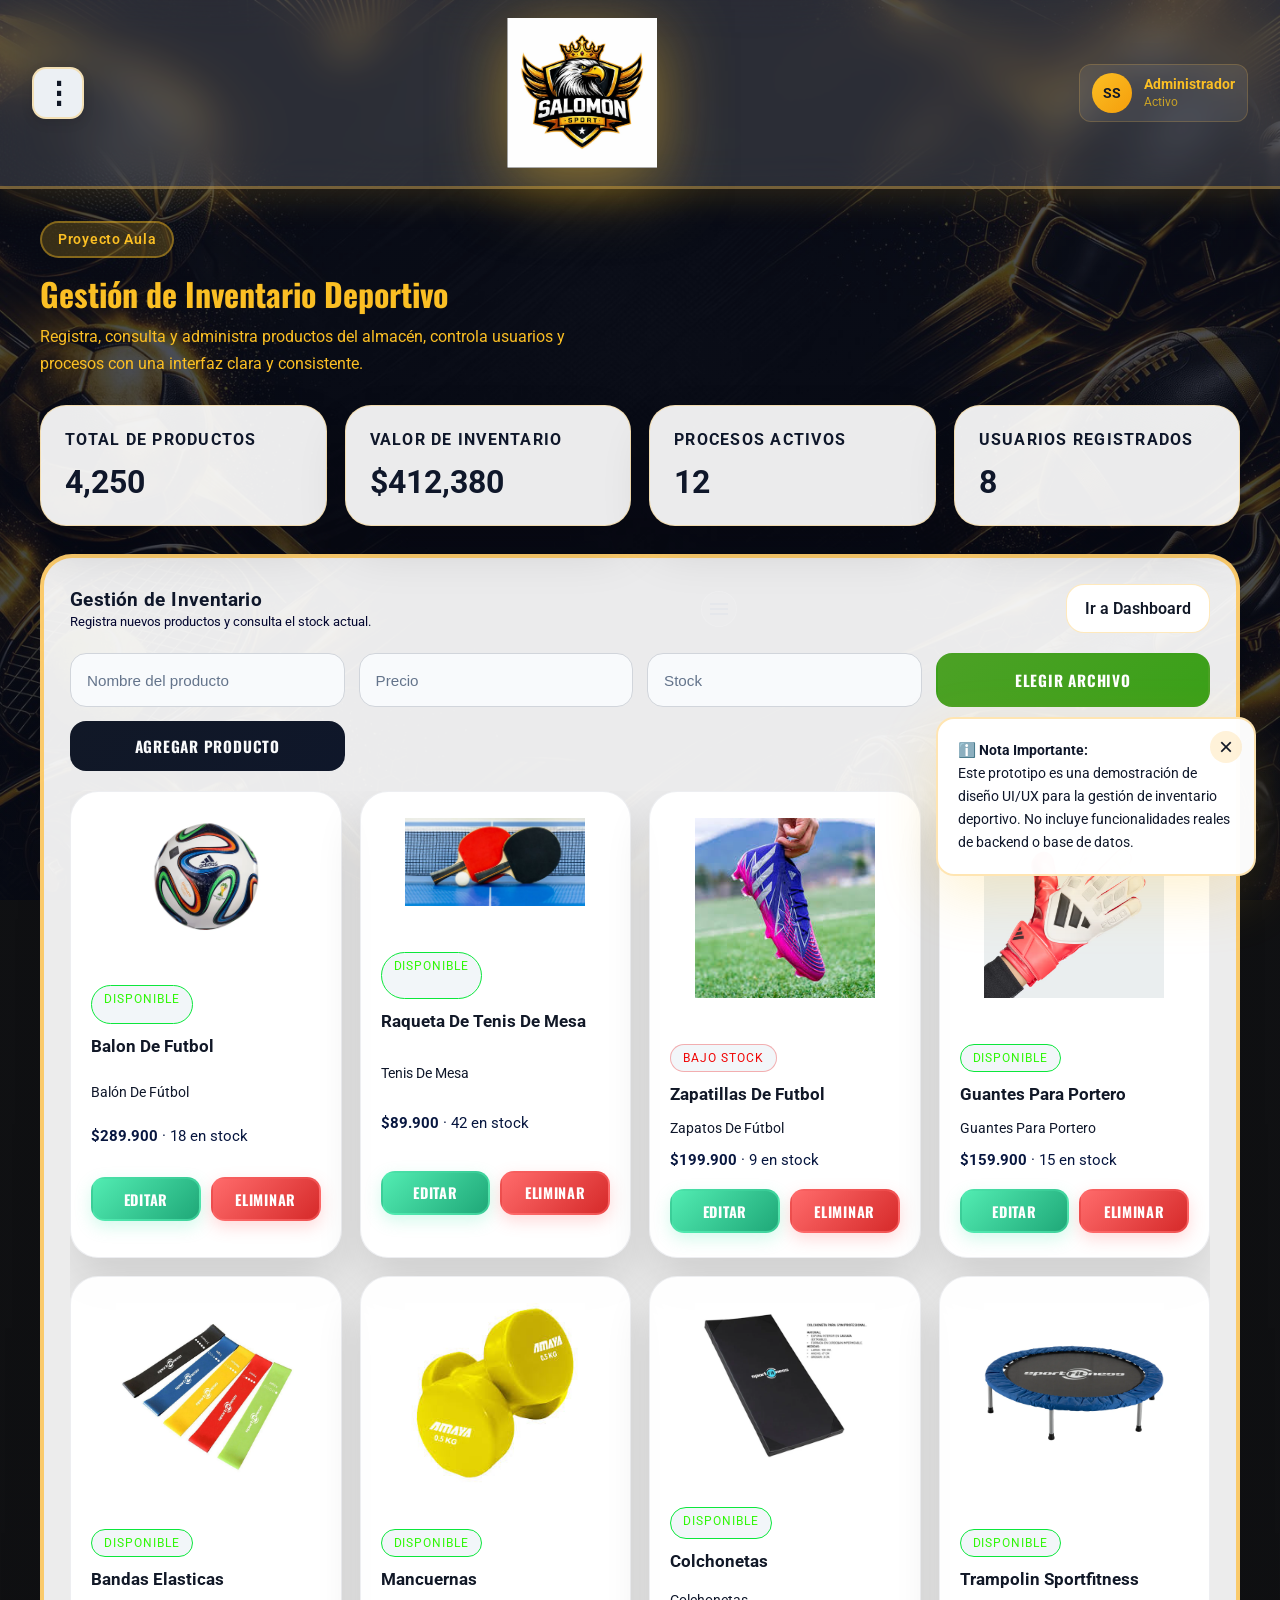
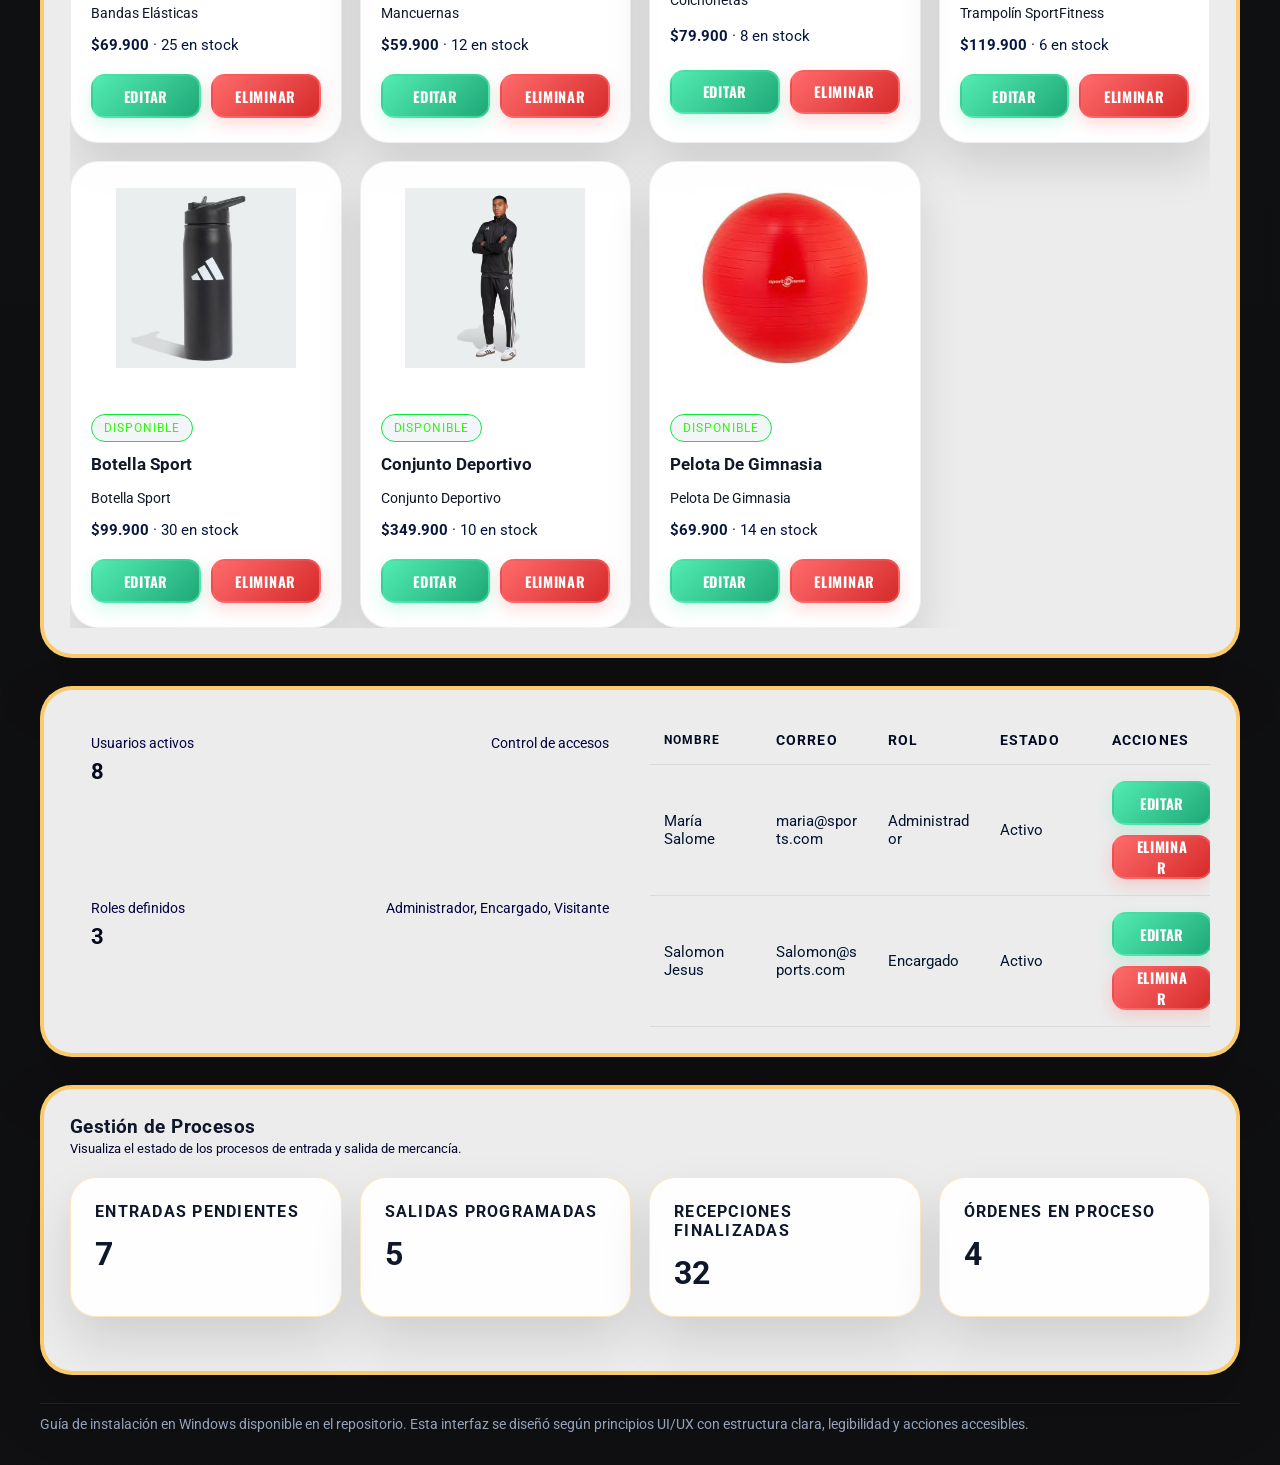
==== commit 05ca982f: "Mejora integral del proyecto: tipografía Oswald en todos los botones, coherencia visual completa, bo" ====
--- a/frontend/index.html
+++ b/frontend/index.html
@@ -36,7 +36,7 @@
       content: '';
       position: absolute;
       inset: 0;
-      background: linear-gradient(180deg, rgba(15, 23, 42, 0.28), rgba(7, 10, 21, 0.50));
+      background: linear-gradient(180deg, rgba(15, 23, 42, 0.12), rgba(7, 10, 21, 0.18));
       z-index: 0;
     }
 
@@ -47,43 +47,261 @@
 
     .layout {
       display: grid;
-      grid-template-columns: 280px 1fr;
+      grid-template-columns: 1fr;
       min-height: 100vh;
     }
 
+    /* Navbar Superior */
+    .navbar {
+      display: flex;
+      align-items: center;
+      justify-content: space-between;
+      padding: 18px 32px;
+      background: rgba(255, 255, 255, 0.14);
+      backdrop-filter: blur(20px);
+      border-bottom: 3px solid rgba(255, 191, 64, 0.35);
+      position: relative;
+      z-index: 100;
+      gap: 24px;
+      box-shadow: 0 8px 32px rgba(251, 191, 36, 0.15);
+    }
+
+    .navbar-menu-btn {
+      width: 52px;
+      height: 52px;
+      border-radius: 14px;
+      border: 2px solid rgba(255, 191, 64, 0.35);
+      background: rgba(241, 245, 249, 0.98);
+      font-size: 1.8rem;
+      color: #111827;
+      cursor: pointer;
+      transition: all 0.3s ease;
+      display: flex;
+      align-items: center;
+      justify-content: center;
+      font-weight: bold;
+      flex-shrink: 0;
+      box-shadow: 0 4px 12px rgba(0, 0, 0, 0.1);
+    }
+
+    .navbar-menu-btn:hover {
+      background: linear-gradient(135deg, rgba(251, 191, 36, 0.2), rgba(251, 191, 36, 0.1));
+      transform: scale(1.08) rotateZ(-5deg);
+      border-color: rgba(255, 191, 64, 0.6);
+      box-shadow: 0 8px 24px rgba(251, 191, 36, 0.25);
+      color: #fbbf24;
+    }
+
+    .navbar-menu-btn:active {
+      transform: scale(0.95);
+    }
+
+    .navbar-brand {
+      display: flex;
+      align-items: center;
+      justify-content: center;
+      flex: 1;
+      position: relative;
+    }
+
+    .navbar-brand::before {
+      content: '';
+      position: absolute;
+      width: 160px;
+      height: 160px;
+      background: radial-gradient(circle, rgba(251, 191, 36, 0.1) 0%, transparent 70%);
+      border-radius: 50%;
+      z-index: 0;
+    }
+
+    .navbar-logo {
+      height: 150px;
+      width: auto;
+      object-fit: contain;
+      filter: drop-shadow(0 14px 35px rgba(251, 191, 36, 0.5));
+      transition: all 0.4s ease;
+      animation: logoPulse 3s ease-in-out infinite;
+      position: relative;
+      z-index: 1;
+    }
+
+    .navbar-logo:hover {
+      transform: scale(1.12) rotateZ(5deg);
+      filter: drop-shadow(0 20px 50px rgba(251, 191, 36, 0.7));
+    }
+
+    @keyframes logoPulse {
+      0%, 100% {
+        filter: drop-shadow(0 14px 35px rgba(251, 191, 36, 0.5));
+      }
+      50% {
+        filter: drop-shadow(0 14px 35px rgba(251, 191, 36, 0.75));
+      }
+    }
+
+    .navbar-user {
+      display: flex;
+      align-items: center;
+      gap: 12px;
+      background: rgba(255, 255, 255, 0.08);
+      padding: 8px 12px;
+      border-radius: 12px;
+      border: 1px solid rgba(255, 191, 64, 0.2);
+      flex-shrink: 0;
+    }
+
+    .user-avatar-sm {
+      width: 40px;
+      height: 40px;
+      border-radius: 50%;
+      background: linear-gradient(135deg, #fbbf24 0%, #f59e0b 100%);
+      display: grid;
+      place-items: center;
+      color: #111827;
+      font-weight: 700;
+      font-size: 0.9rem;
+    }
+
+    .navbar-user-info {
+      display: grid;
+      gap: 2px;
+      color: #fbbf24;
+      line-height: 1.2;
+    }
+
+    .navbar-user-info strong {
+      font-size: 0.9rem;
+      display: block;
+      color: #fbbf24;
+    }
+
+    .navbar-user-info span {
+      font-size: 0.75rem;
+      color: #c9a227;
+    }
+
+    .navbar-menu {
+      display: none;
+      flex-direction: column;
+      position: absolute;
+      top: 100%;
+      left: 32px;
+      background: rgba(255, 255, 255, 0.98);
+      border: 2px solid rgba(255, 191, 64, 0.35);
+      border-radius: 16px;
+      box-shadow: 0 20px 50px rgba(0, 0, 0, 0.25);
+      z-index: 200;
+      min-width: 240px;
+      overflow: hidden;
+      margin-top: 12px;
+      backdrop-filter: blur(10px);
+      animation: menuSlide 0.3s ease;
+    }
+
+    @keyframes menuSlide {
+      from {
+        opacity: 0;
+        transform: translateY(-10px);
+      }
+      to {
+        opacity: 1;
+        transform: translateY(0);
+      }
+    }
+
+    .navbar-menu.active {
+      display: flex;
+    }
+
+    .navbar-item {
+      display: block;
+      padding: 16px 20px;
+      color: #111827;
+      text-decoration: none;
+      font-size: 1.05rem;
+      border-bottom: 1px solid rgba(255, 191, 64, 0.15);
+      transition: all 0.3s ease;
+      font-weight: 600;
+      letter-spacing: 0.3px;
+      position: relative;
+      overflow: hidden;
+      text-transform: uppercase;
+    }
+
+    .navbar-item::before {
+      content: '';
+      position: absolute;
+      left: 0;
+      top: 0;
+      height: 100%;
+      width: 4px;
+      background: linear-gradient(180deg, #fbbf24 0%, #f59e0b 100%);
+      transform: scaleY(0);
+      transition: transform 0.3s ease;
+      transform-origin: bottom;
+    }
+
+    .navbar-item::after {
+      content: '';
+      position: absolute;
+      inset: 0;
+      background: linear-gradient(90deg, rgba(251, 191, 36, 0.05) 0%, rgba(251, 191, 36, 0.15) 100%);
+      transform: translateX(-100%);
+      transition: transform 0.3s ease;
+      z-index: -1;
+    }
+
+    .navbar-item:last-child {
+      border-bottom: none;
+    }
+
+    .navbar-item:hover {
+      background: rgba(251, 191, 36, 0.15);
+      color: #fbbf24;
+      padding-left: 32px;
+      box-shadow: inset -2px 0 8px rgba(251, 191, 36, 0.2);
+    }
+
+    .navbar-item:hover::before {
+      transform: scaleY(1);
+    }
+
+    .navbar-item:hover::after {
+      transform: translateX(0);
+    }
+
+    .navbar-item.active {
+      background: rgba(251, 191, 36, 0.2);
+      color: #fbbf24;
+      box-shadow: inset -2px 0 8px rgba(251, 191, 36, 0.2);
+    }
+
     .sidebar {
-      padding: 32px 24px;
-      background: rgba(255, 255, 255, 0.18);
-      backdrop-filter: blur(18px);
-      border-right: 1px solid rgba(255, 191, 64, 0.18);
-      display: flex;
-      flex-direction: column;
-      gap: 32px;
-      z-index: 1;
+      display: none;
     }
 
     .brand {
       display: flex;
-      flex-direction: column;
+      flex-direction: row;
       align-items: center;
-      gap: 18px;
-      text-align: center;
-      margin-top: 12px;
-      width: 100%;
+      gap: 16px;
+      text-align: left;
+      width: auto;
     }
 
     .brand-logo {
-      width: 200px;
-      height: 200px;
-      border-radius: 30px;
-      background: rgba(255, 255, 255, 0.42);
+      width: 60px;
+      height: 60px;
+      border-radius: 12px;
+      background: rgba(255, 255, 255, 0.5);
       padding: 1px;
-      box-shadow: 0 100px 80px rgba(0, 0, 0, 0.12);
+      box-shadow: 0 8px 16px rgba(0, 0, 0, 0.12);
+      flex-shrink: 0;
     }
 
     .brand h1 {
       margin: 0;
-      font-size: 2.25rem;
+      font-size: 1.5rem;
       line-height: 1.05;
       letter-spacing: 0.03em;
       font-family: 'Oswald', sans-serif;
@@ -92,66 +310,47 @@
     }
 
     .brand div {
-      width: 100%;
-      max-width: 240px;
+      width: auto;
     }
 
     .brand p {
-      margin: 8px 0 0;
+      margin: 2px 0 0;
       color: #0f172a;
-      font-size: 1rem;
-      line-height: 1.45;
-      max-width: 240px;
+      font-size: 0.8rem;
+      line-height: 1.3;
       word-break: break-word;
-    }
-
-    .sidebar-toggler {
-      align-self: flex-start;
-      margin-bottom: 12px;
-    }
-
-    .nav-menu {
-      display: grid;
-      gap: 12px;
-    }
-
-    .nav-menu.collapsed {
-      display: none;
     }
 
     .sidebar-toggler {
       width: 44px;
       height: 44px;
-      border-radius: 16px;
+      border-radius: 12px;
       border: 1px solid rgba(255, 191, 64, 0.35);
       background: rgba(241, 245, 249, 0.95);
       display: grid;
       place-items: center;
       cursor: pointer;
       transition: background 0.2s ease, transform 0.2s ease;
-      margin-left: auto;
     }
 
     .sidebar-toggler:hover {
-      background: rgba(251, 191, 36, 0.18);
-      transform: scale(1.02);
-    }
-
-    .sidebar-toggler span {
-      display: block;
-      width: 18px;
-      height: 2px;
-      background: #111827;
-      border-radius: 999px;
-      position: relative;
-    }
-
-    .sidebar-toggler span:nth-child(1) {
-      transform: translateY(-5px);
-    }
-
-    .sidebar-toggler span:nth-child(3) {
-      transform: translateY(5px);
+      background: rgba(251, 191, 36, 0.25);
+      transform: scale(1.05);
+    }
+
+    .sidebar-toggler::before {
+      content: '⋮';
+      font-size: 1.5rem;
+      color: #111827;
+      font-weight: bold;
+    }
+
+    .nav-menu {
+      display: none;
+    }
+
+    .nav-menu.collapsed {
+      display: none;
     }
 
     .nav-item {
@@ -188,6 +387,7 @@
       position: relative;
       overflow: hidden;
       z-index: 1;
+      order: 2;
     }
 
     .topbar {
@@ -216,46 +416,15 @@
     .badge {
       display: inline-flex;
       align-items: center;
-      padding: 7px 12px;
+      padding: 8px 16px;
       border-radius: 999px;
-      font-size: 0.85rem;
-      background: rgba(251, 191, 36, 0.12);
-      color: var(--accent);
-      border: 1px solid rgba(251, 191, 36, 0.25);
-      margin-bottom: 14px;
-    }
-
-    .user-panel {
-      display: flex;
-      align-items: center;
-      gap: 14px;
-      background: rgba(255, 255, 255, 0.04);
-      border: 1px solid rgba(255, 255, 255, 0.06);
-      padding: 14px 18px;
-      border-radius: 18px;
-    }
-
-    .user-avatar {
-      width: 46px;
-      height: 46px;
-      border-radius: 50%;
-      background: linear-gradient(135deg, #fbbf24 0%, #f59e0b 100%);
-      display: grid;
-      place-items: center;
-      color: #111827;
-      font-weight: 700;
-    }
-
-    .user-info {
-      display: grid;
-      gap: 4px;
+      font-size: 0.9rem;
+      background: rgba(251, 191, 36, 0.2);
       color: #fbbf24;
-    }
-
-    .user-info strong {
-      font-size: 0.95rem;
-      display: block;
-      color: #fbbf24;
+      border: 2px solid rgba(251, 191, 36, 0.4);
+      margin-bottom: 12px;
+      font-weight: 600;
+      letter-spacing: 0.05em;
     }
 
     .summary-grid {
@@ -465,6 +634,10 @@
       font-weight: 700;
       cursor: pointer;
       transition: transform 0.2s ease, box-shadow 0.2s ease;
+      font-family: 'Oswald', sans-serif;
+      letter-spacing: 0.05em;
+      text-transform: uppercase;
+      font-size: 0.95rem;
     }
 
     .form-grid button:hover {
@@ -642,6 +815,10 @@
       text-align: center;
       border: 2px solid transparent;
       display: block;
+      font-family: 'Oswald', sans-serif;
+      letter-spacing: 0.05em;
+      text-transform: uppercase;
+      font-size: 0.95rem;
     }
 
     .file-input-label:hover {
@@ -651,40 +828,234 @@
     }
 
     .btn-small {
-      padding: 10px 16px;
-      border-radius: 12px;
-      font-size: 0.85rem;
+      padding: 12px 18px;
+      border-radius: 14px;
+      font-size: 0.9rem;
       border: 2px solid transparent;
       cursor: pointer;
-      font-weight: 600;
+      font-weight: 700;
       transition: all 0.3s ease;
-      flex: 1;
-      min-width: 80px;
+      flex: 1 1 45%;
+      min-width: 100px;
       text-align: center;
+      height: 44px;
+      display: flex;
+      align-items: center;
+      justify-content: center;
+      position: relative;
+      overflow: hidden;
+      text-transform: uppercase;
+      letter-spacing: 0.7px;
+      font-family: 'Oswald', sans-serif;
+    }
+
+    .btn-small::before {
+      content: '';
+      position: absolute;
+      top: 50%;
+      left: 50%;
+      width: 0;
+      height: 0;
+      border-radius: 50%;
+      background: rgba(255, 255, 255, 0.3);
+      transform: translate(-50%, -50%);
+      transition: width 0.6s, height 0.6s;
+    }
+
+    .btn-small:hover::before {
+      width: 300px;
+      height: 300px;
     }
 
     .btn-edit {
       background: linear-gradient(135deg, #52ecb2, #1fa878);
       color: #ffffff;
       border-color: rgba(82, 236, 178, 0.5);
+      box-shadow: 0 6px 16px rgba(82, 236, 178, 0.25);
+      position: relative;
+      z-index: 1;
     }
 
     .btn-edit:hover {
       background: linear-gradient(135deg, #6dffca, #2db388);
+      transform: translateY(-4px);
+      box-shadow: 0 12px 28px rgba(82, 236, 178, 0.4);
+    }
+
+    .btn-edit:active {
       transform: translateY(-2px);
-      box-shadow: 0 10px 20px rgba(82, 236, 178, 0.3);
     }
 
     .btn-delete {
       background: linear-gradient(135deg, #ff6b6b, #d62a2a);
       color: #ffffff;
       border-color: rgba(255, 107, 107, 0.5);
+      box-shadow: 0 6px 16px rgba(255, 107, 107, 0.25);
+      position: relative;
+      z-index: 1;
     }
 
     .btn-delete:hover {
       background: linear-gradient(135deg, #ff8787, #e63946);
+      transform: translateY(-4px);
+      box-shadow: 0 12px 28px rgba(255, 107, 107, 0.4);
+    }
+
+    .btn-delete:active {
       transform: translateY(-2px);
-      box-shadow: 0 10px 20px rgba(255, 107, 107, 0.3);
+    }
+
+    .confirm-modal {
+      position: fixed;
+      top: 0;
+      left: 0;
+      right: 0;
+      bottom: 0;
+      background: rgba(0, 0, 0, 0.5);
+      display: flex;
+      align-items: center;
+      justify-content: center;
+      z-index: 9999;
+      opacity: 1;
+      visibility: visible;
+      transition: opacity 0.3s ease, visibility 0.3s ease;
+    }
+
+    .confirm-modal.hidden {
+      opacity: 0;
+      visibility: hidden;
+      pointer-events: none;
+    }
+
+    .note-popup {
+      position: fixed;
+      bottom: 24px;
+      right: 24px;
+      background: rgba(255, 255, 255, 0.98);
+      border: 2px solid rgba(255, 191, 64, 0.4);
+      border-radius: 18px;
+      padding: 20px;
+      max-width: 320px;
+      font-size: 0.9rem;
+      line-height: 1.6;
+      color: #0f172a;
+      box-shadow: 0 20px 60px rgba(251, 191, 36, 0.2);
+      z-index: 1000;
+      animation: slideInUp 0.4s ease;
+    }
+
+    .note-popup-content {
+      position: relative;
+    }
+
+    .note-close {
+      position: absolute;
+      top: -8px;
+      right: -8px;
+      width: 32px;
+      height: 32px;
+      border: none;
+      background: rgba(255, 191, 64, 0.2);
+      border-radius: 50%;
+      font-size: 1.5rem;
+      color: #111827;
+      cursor: pointer;
+      transition: all 0.2s ease;
+      display: flex;
+      align-items: center;
+      justify-content: center;
+    }
+
+    .note-close:hover {
+      background: rgba(255, 191, 64, 0.35);
+      transform: scale(1.1);
+    }
+
+    @keyframes slideInUp {
+      from {
+        transform: translateY(20px);
+        opacity: 0;
+      }
+      to {
+        transform: translateY(0);
+        opacity: 1;
+      }
+    }
+
+    .confirm-modal-content {
+      background: white;
+      border-radius: 20px;
+      padding: 32px;
+      max-width: 400px;
+      box-shadow: 0 20px 60px rgba(0, 0, 0, 0.3);
+      animation: slideUp 0.3s ease;
+    }
+
+    @keyframes slideUp {
+      from {
+        transform: translateY(20px);
+        opacity: 0;
+      }
+      to {
+        transform: translateY(0);
+        opacity: 1;
+      }
+    }
+
+    .confirm-modal-content h3 {
+      margin: 0 0 16px;
+      font-size: 1.2rem;
+      color: #111827;
+      font-family: 'Oswald', sans-serif;
+    }
+
+    .confirm-modal-content p {
+      margin: 0 0 24px;
+      color: #0f172a;
+      font-size: 0.95rem;
+      line-height: 1.5;
+    }
+
+    .confirm-modal-actions {
+      display: flex;
+      gap: 12px;
+    }
+
+    .btn-confirm-yes,
+    .btn-confirm-no {
+      flex: 1;
+      padding: 12px 16px;
+      border: none;
+      border-radius: 12px;
+      font-weight: 700;
+      cursor: pointer;
+      transition: all 0.3s ease;
+      font-size: 0.95rem;
+      font-family: 'Oswald', sans-serif;
+      letter-spacing: 0.05em;
+      text-transform: uppercase;
+    }
+
+    .btn-confirm-yes {
+      background: linear-gradient(135deg, #ff6b6b, #d62a2a);
+      color: white;
+    }
+
+    .btn-confirm-yes:hover {
+      background: linear-gradient(135deg, #ff8787, #e63946);
+      transform: translateY(-2px);
+      box-shadow: 0 8px 16px rgba(255, 107, 107, 0.3);
+    }
+
+    .btn-confirm-no {
+      background: #f1f5f9;
+      color: #111827;
+      border: 1px solid #e2e8f0;
+    }
+
+    .btn-confirm-no:hover {
+      background: #e2e8f0;
+      transform: translateY(-2px);
     }
 
     .small-grid {
@@ -753,53 +1124,38 @@
 </head>
 <body>
 
+<nav class="navbar">
+  <button type="button" class="navbar-menu-btn" id="navbar-menu-btn" aria-label="Abrir menú">⋮</button>
+  
+  <div class="navbar-brand">
+    <img src="assets/logo.png" alt="Logo Salomón Sport" class="navbar-logo">
+  </div>
+  
+  <div class="navbar-user">
+    <div class="user-avatar-sm">SS</div>
+    <div class="navbar-user-info">
+      <strong>Administrador</strong>
+      <span>Activo</span>
+    </div>
+  </div>
+
+  <nav class="navbar-menu" id="navbar-menu">
+    <a href="index.html" class="navbar-item active">Inicio</a>
+    <a href="dashboard.html" class="navbar-item">Dashboard</a>
+    <a href="#inventario" class="navbar-item">Inventario</a>
+    <a href="#usuarios" class="navbar-item">Usuarios</a>
+    <a href="#procesos" class="navbar-item">Procesos</a>
+    <a href="login.html" class="navbar-item">Cerrar sesión</a>
+  </nav>
+</nav>
+
 <div class="layout">
-  <aside class="sidebar">
-    <button type="button" class="sidebar-toggler" id="sidebar-toggler" aria-label="Abrir menú hamburguesa">
-      <span></span>
-      <span></span>
-      <span></span>
-    </button>
-
-    <div class="brand">
-      <img src="assets/logo.png" alt="Logo Salomón Sport" class="brand-logo">
-      
-       
-        
-        
-        
-
-    <nav class="nav-menu collapsed">
-      <a href="index.html" class="nav-item active">Inicio</a>
-      <a href="dashboard.html" class="nav-item">Dashboard</a>
-      <a href="#inventario" class="nav-item">Inventario</a>
-      <a href="#usuarios" class="nav-item">Usuarios</a>
-      <a href="#procesos" class="nav-item">Procesos</a>
-      <a href="login.html" class="nav-item">Cerrar sesión</a>
-    </nav>
-    
-
-
-
-    <div class="sidebar-note">
-      <strong>Nota:</strong> Este prototipo es una demostración de diseño UI/UX para la gestión de inventario deportivo. No incluye funcionalidades reales de backend o base de datos.
-    </div>
-  </aside>      
-    
-
   <main class="content">
     <header class="topbar">
       <div>
         <span class="badge">Proyecto Aula</span>
-        <h2>Salomón Sport</h2>
-        <p>Registra, consulta y administra productos del almacén deportivo, controla usuarios y procesos con una interfaz clara y consistente.</p>
-      </div>
-      <div class="user-panel">
-        <div class="user-avatar">SS</div>
-        <div class="user-info">
-          <strong>Administrador</strong>
-          <span>Activo</span>
-        </div>
+        <h2>Gestión de Inventario Deportivo</h2>
+        <p>Registra, consulta y administra productos del almacén, controla usuarios y procesos con una interfaz clara y consistente.</p>
       </div>
     </header>
 
@@ -1126,7 +1482,60 @@
   </main>
 </div>
 
+<!-- Popup de Nota -->
+<div class="note-popup" id="note-popup">
+  <div class="note-popup-content">
+    <button type="button" class="note-close" aria-label="Cerrar nota">×</button>
+    <strong>ℹ️ Nota Importante:</strong>
+    <p>Este prototipo es una demostración de diseño UI/UX para la gestión de inventario deportivo. No incluye funcionalidades reales de backend o base de datos.</p>
+  </div>
+</div>
+
+<!-- Modal de Confirmación -->
+<div id="confirm-modal" class="confirm-modal hidden">
+  <div class="confirm-modal-content">
+    <h3>Confirmar acción</h3>
+    <p id="confirm-message"></p>
+    <div class="confirm-modal-actions">
+      <button id="confirm-btn" class="btn-confirm-yes">Sí, eliminar</button>
+      <button id="cancel-btn" class="btn-confirm-no">Cancelar</button>
+    </div>
+  </div>
+</div>
+
 <script>
+  // Funcionalidad del menú hamburguesa
+  const navbarMenuBtn = document.getElementById('navbar-menu-btn');
+  const navbarMenu = document.getElementById('navbar-menu');
+
+  navbarMenuBtn.addEventListener('click', () => {
+    navbarMenu.classList.toggle('active');
+  });
+
+  // Cerrar menú cuando se hace clic en un item
+  document.querySelectorAll('.navbar-item').forEach(item => {
+    item.addEventListener('click', () => {
+      navbarMenu.classList.remove('active');
+    });
+  });
+
+  // Cerrar menú al hacer clic fuera
+  document.addEventListener('click', (e) => {
+    if (!navbarMenuBtn.contains(e.target) && !navbarMenu.contains(e.target)) {
+      navbarMenu.classList.remove('active');
+    }
+  });
+
+  // Funcionalidad del popup de nota
+  const notePopup = document.getElementById('note-popup');
+  const noteClose = document.querySelector('.note-close');
+
+  if (noteClose) {
+    noteClose.addEventListener('click', () => {
+      notePopup.style.display = 'none';
+    });
+  }
+
   const productForm = document.getElementById('product-form');
   const productGrid = document.querySelector('.product-grid');
   const notification = document.getElementById('product-notification');
@@ -1140,6 +1549,32 @@
     window.notificationTimer = setTimeout(() => {
       notification.classList.add('hidden');
     }, 3200);
+  }
+
+  function showConfirmModal(message, onConfirm) {
+    const modal = document.getElementById('confirm-modal');
+    const confirmMessage = document.getElementById('confirm-message');
+    const confirmBtn = document.getElementById('confirm-btn');
+    const cancelBtn = document.getElementById('cancel-btn');
+
+    confirmMessage.textContent = message;
+    modal.classList.remove('hidden');
+
+    const handleConfirm = () => {
+      onConfirm();
+      modal.classList.add('hidden');
+      confirmBtn.removeEventListener('click', handleConfirm);
+      cancelBtn.removeEventListener('click', handleCancel);
+    };
+
+    const handleCancel = () => {
+      modal.classList.add('hidden');
+      confirmBtn.removeEventListener('click', handleConfirm);
+      cancelBtn.removeEventListener('click', handleCancel);
+    };
+
+    confirmBtn.addEventListener('click', handleConfirm);
+    cancelBtn.addEventListener('click', handleCancel);
   }
 
   function createProductCard(name, price, stock, imageUrl) {
@@ -1183,8 +1618,10 @@
     });
 
     deleteBtn.addEventListener('click', function () {
-      card.remove();
-      showNotification('Producto eliminado', 'error');
+      showConfirmModal('¿Estás seguro de que deseas eliminar este producto?', () => {
+        card.remove();
+        showNotification('Producto eliminado exitosamente', 'error');
+      });
     });
   }
 
--- a/frontend/style.css
+++ b/frontend/style.css
@@ -21,7 +21,7 @@
   content: '';
   position: absolute;
   inset: 0;
-  background: linear-gradient(180deg, rgba(15, 23, 42, 0.28), rgba(7, 10, 21, 0.50));
+  background: linear-gradient(180deg, rgba(15, 23, 42, 0.02), rgba(7, 10, 21, 0.05));
   z-index: 1;
 }
 
@@ -138,6 +138,9 @@
   font-weight: 700;
   cursor: pointer;
   transition: transform 0.2s ease, box-shadow 0.2s ease;
+  font-family: 'Oswald', sans-serif;
+  letter-spacing: 0.05em;
+  text-transform: uppercase;
 }
 
 .btn-submit:hover {
@@ -156,6 +159,78 @@
   color: #111827;
 }
 
+/* --- Tabs Navigation --- */
+.login-tabs {
+  display: flex;
+  gap: 0;
+  margin-bottom: 24px;
+  border-bottom: 2px solid #e5e7eb;
+}
+
+.tab-btn {
+  flex: 1;
+  padding: 14px 16px;
+  border: none;
+  background: transparent;
+  color: #94a3b8;
+  font-size: 0.95rem;
+  font-weight: 600;
+  cursor: pointer;
+  transition: all 0.3s ease;
+  border-bottom: 3px solid transparent;
+  position: relative;
+  bottom: -2px;
+}
+
+.tab-btn:hover {
+  color: #475569;
+  background: rgba(255, 191, 64, 0.08);
+}
+
+.tab-btn.active {
+  color: #111827;
+  border-bottom-color: #FFC107;
+}
+
+/* --- Tab Content --- */
+.tab-content {
+  display: none;
+  animation: fadeIn 0.3s ease-in-out;
+}
+
+.tab-content.active {
+  display: block;
+}
+
+@keyframes fadeIn {
+  from {
+    opacity: 0;
+    transform: translateY(5px);
+  }
+  to {
+    opacity: 1;
+    transform: translateY(0);
+  }
+}
+
+/* --- Recover Info --- */
+.recover-info {
+  background: rgba(59, 130, 246, 0.1);
+  border-left: 4px solid #2563eb;
+  padding: 12px 16px;
+  border-radius: 8px;
+  color: #1e40af;
+  font-size: 0.9rem;
+  margin-bottom: 16px;
+}
+
+.recover-step h3 {
+  color: #111827;
+  font-size: 1rem;
+  margin-bottom: 16px;
+  margin-top: 0;
+}
+
 @media (max-width: 500px) {
   .login-card {
     padding: 30px 24px;
@@ -163,6 +238,11 @@
 
   .login-header h1 {
     font-size: 1.7rem;
+  }
+
+  .tab-btn {
+    font-size: 0.85rem;
+    padding: 12px 8px;
   }
 }
 
@@ -173,3 +253,58 @@
   margin: 0 auto;
 }
 
+/* ===== FONDO DEPORTIVO PARA DASHBOARD ===== */
+
+/* Estilos base para el dashboard con fondo deportivo */
+body {
+  background-image: url('./assets/bg-sports.jpeg');
+  background-size: cover;
+  background-attachment: fixed;
+  background-position: center;
+  background-repeat: no-repeat;
+  min-height: 100vh;
+}
+
+/* Overlay oscuro para mejorar legibilidad del contenido */
+body::before {
+  content: '';
+  position: fixed;
+  top: 0;
+  left: 0;
+  width: 100%;
+  height: 100%;
+  background: rgba(10, 14, 26, 0.7);
+  z-index: 0;
+  pointer-events: none;
+}
+
+/* Fondo deportivo con patrón hexagonal para las gráficas */
+.chart-background {
+  background: linear-gradient(135deg, rgba(10, 14, 26, 0.95) 0%, rgba(17, 24, 39, 0.95) 100%);
+  background-image: 
+    url('data:image/svg+xml;utf8,<svg xmlns="http://www.w3.org/2000/svg" viewBox="0 0 1200 800"><defs><pattern id="hex" x="0" y="0" width="150" height="150" patternUnits="userSpaceOnUse"><path d="M75,20 L130,50 L130,110 L75,140 L20,110 L20,50 Z" fill="none" stroke="rgba(251,191,36,0.08)" stroke-width="1.5"/></pattern><filter id="glow"><feGaussianBlur stdDeviation="2" result="coloredBlur"/><feMerge><feMergeNode in="coloredBlur"/><feMergeNode in="SourceGraphic"/></feMerge></filter></defs><rect width="1200" height="800" fill="url(%23hex)"/><g opacity="0.2" filter="url(%23glow)"><circle cx="100" cy="120" r="50" fill="rgba(251,191,36,0.4)"/><circle cx="1100" cy="150" r="60" fill="rgba(251,191,36,0.3)"/><circle cx="600" cy="700" r="70" fill="rgba(251,191,36,0.2)"/></g></svg>');
+  background-size: 600px 600px;
+  background-attachment: fixed;
+  background-position: center;
+  position: relative;
+  overflow: hidden;
+}
+
+.chart-background::after {
+  content: '';
+  position: absolute;
+  top: 0;
+  left: 0;
+  right: 0;
+  bottom: 0;
+  background: 
+    linear-gradient(45deg, transparent 20%, rgba(251, 191, 36, 0.03) 50%, transparent 80%),
+    linear-gradient(-45deg, transparent 20%, rgba(251, 191, 36, 0.02) 50%, transparent 80%);
+  pointer-events: none;
+  animation: shimmer 8s infinite;
+}
+
+@keyframes shimmer {
+  0%, 100% { opacity: 0.5; }
+  50% { opacity: 1; }
+}
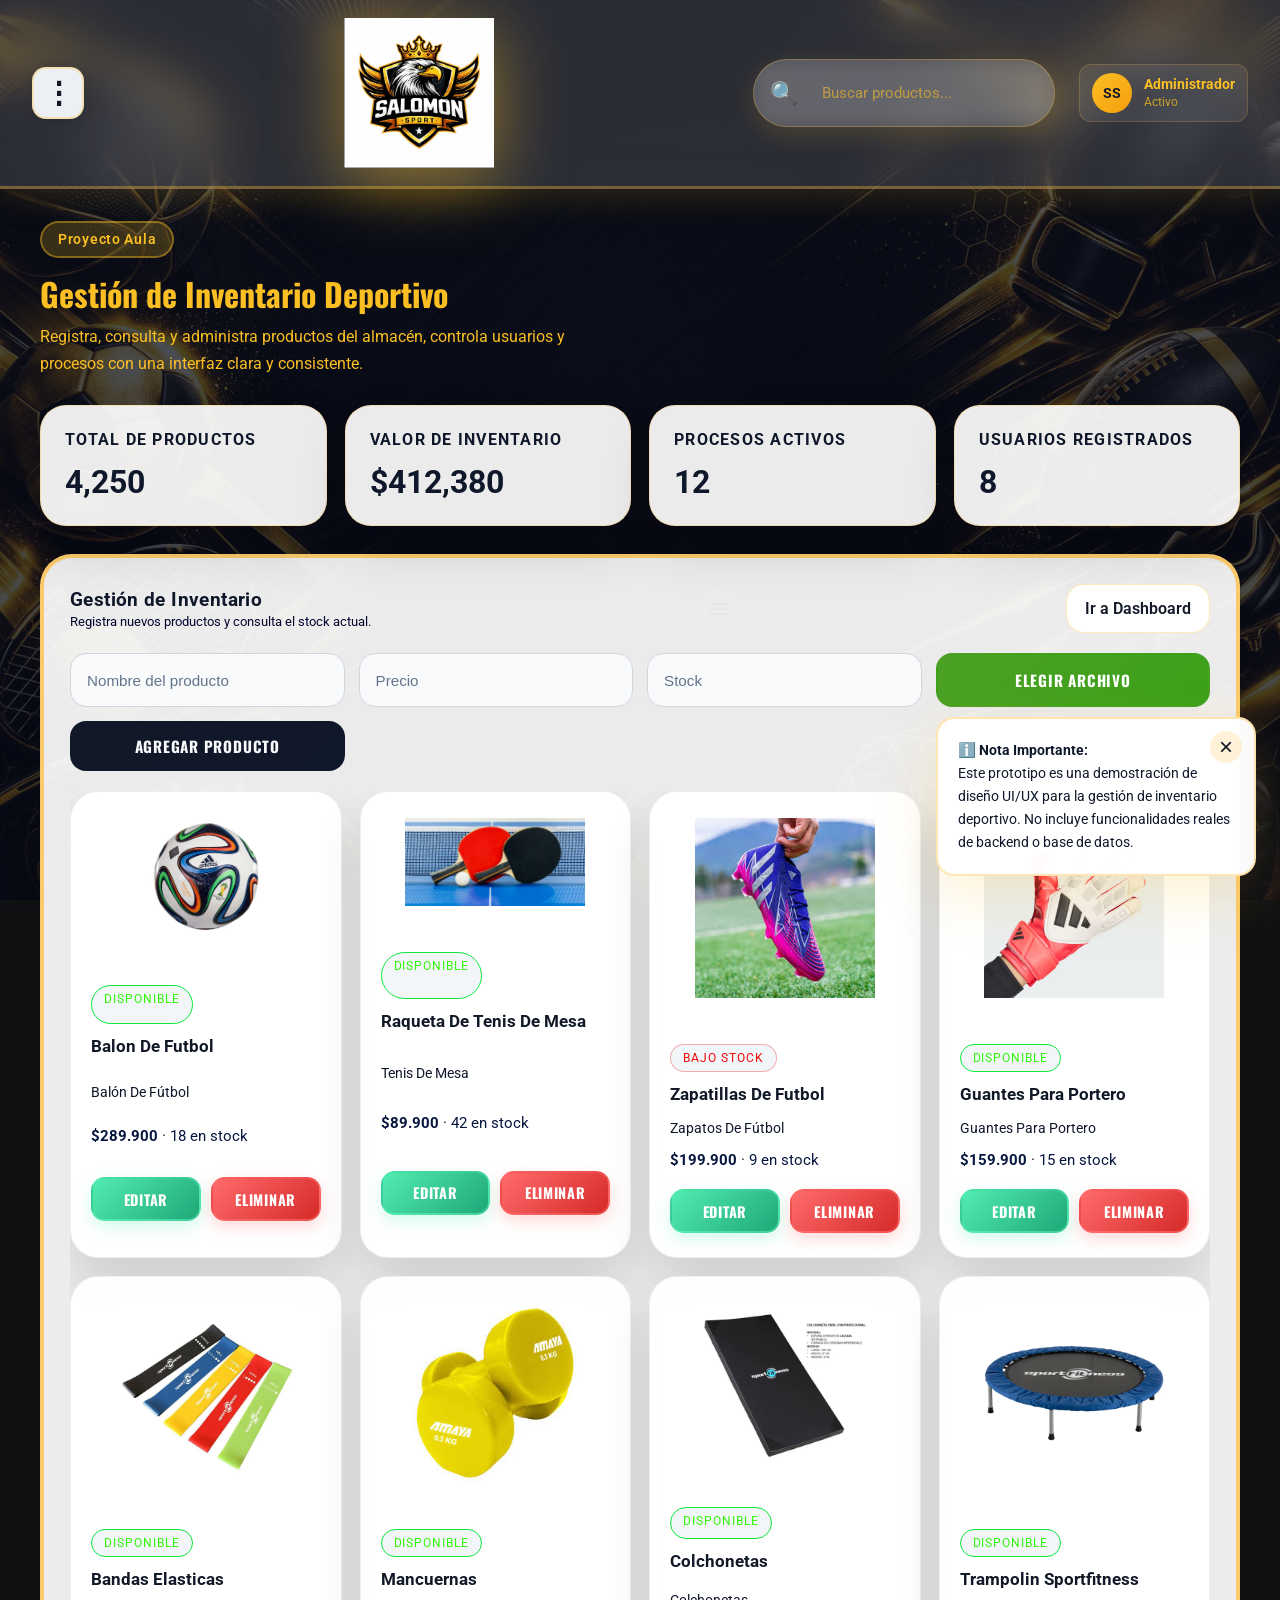
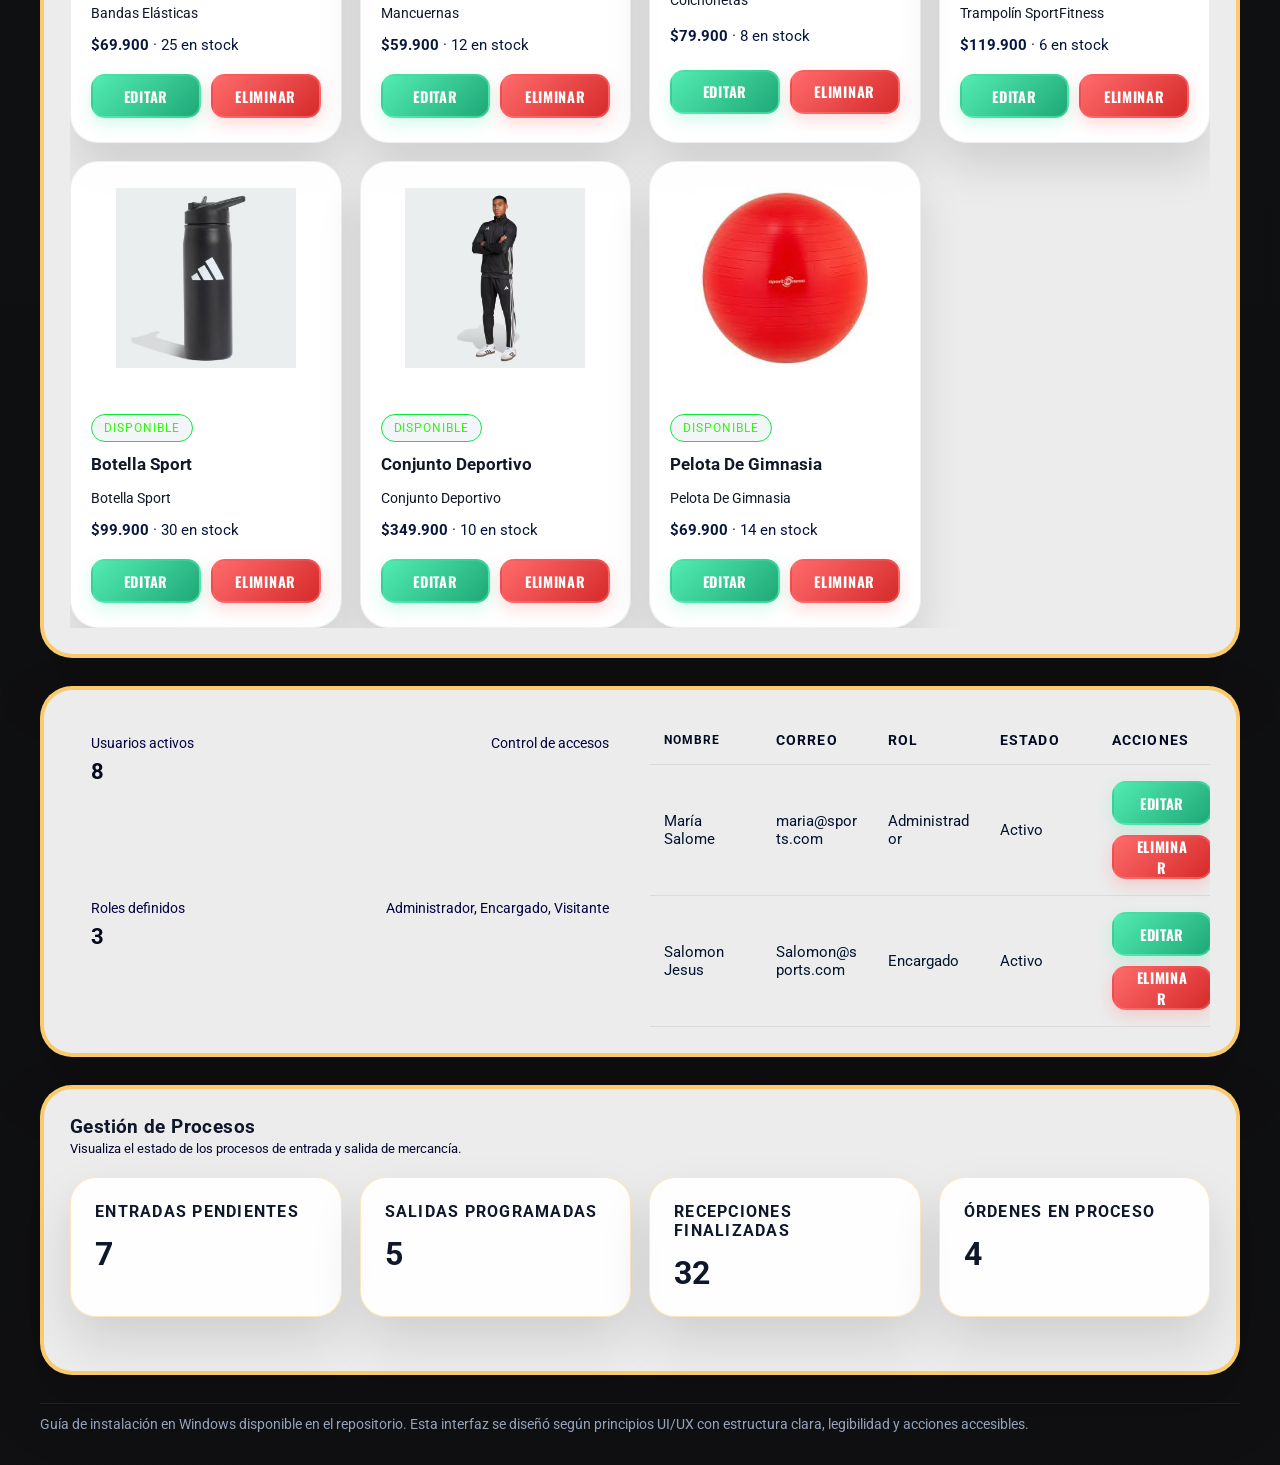
==== commit 6eeeb1f5: "Agregar buscador visual de productos transparente y atractivo" ====
--- a/frontend/index.html
+++ b/frontend/index.html
@@ -1120,6 +1120,96 @@
         grid-template-columns: 1fr;
       }
     }
+
+    /* Estilos para el buscador */
+    .search-container {
+      display: flex;
+      align-items: center;
+      gap: 8px;
+      background: rgba(255, 255, 255, 0.15);
+      padding: 10px 16px;
+      border-radius: 50px;
+      backdrop-filter: blur(10px);
+      border: 1px solid rgba(255, 191, 64, 0.3);
+      min-width: 280px;
+      box-shadow: 0 8px 24px rgba(251, 191, 36, 0.15);
+      transition: all 0.3s ease;
+      position: relative;
+    }
+
+    .search-container:hover {
+      background: rgba(255, 255, 255, 0.2);
+      border-color: rgba(255, 191, 64, 0.5);
+      box-shadow: 0 12px 32px rgba(251, 191, 36, 0.25);
+    }
+
+    .search-icon {
+      font-size: 1.4rem;
+      color: #fbbf24;
+      cursor: pointer;
+      transition: transform 0.2s ease;
+    }
+
+    .search-icon:hover {
+      transform: scale(1.15) rotate(20deg);
+    }
+
+    #search-input {
+      background: transparent;
+      border: none;
+      color: #fbbf24;
+      flex: 1;
+      outline: none;
+      font-size: 0.95rem;
+      font-family: 'Roboto', sans-serif;
+      caret-color: #fbbf24;
+      width: 100%;
+    }
+
+    #search-input::placeholder {
+      color: rgba(251, 191, 36, 0.6);
+    }
+
+    #search-dropdown {
+      position: absolute;
+      top: 100%;
+      left: 0;
+      right: 0;
+      margin-top: 8px;
+      background: rgba(255, 255, 255, 0.98);
+      border-radius: 16px;
+      box-shadow: 0 12px 40px rgba(0, 0, 0, 0.15);
+      max-height: 320px;
+      overflow-y: auto;
+      display: none;
+      z-index: 1001;
+    }
+
+    .search-item {
+      padding: 12px 16px;
+      border-bottom: 1px solid rgba(0, 0, 0, 0.06);
+      cursor: pointer;
+      transition: all 0.2s ease;
+      display: flex;
+      justify-content: space-between;
+      align-items: center;
+      color: #111827;
+    }
+
+    .search-item:hover {
+      background: rgba(251, 191, 36, 0.08);
+    }
+
+    .search-item-name {
+      font-weight: 600;
+      font-size: 0.95rem;
+    }
+
+    .search-item-stock {
+      text-align: right;
+      font-weight: 700;
+      color: #fbbf24;
+    }
   </style>
 </head>
 <body>
@@ -1129,6 +1219,17 @@
   
   <div class="navbar-brand">
     <img src="assets/logo.png" alt="Logo Salomón Sport" class="navbar-logo">
+  </div>
+
+  <!-- Buscador -->
+  <div class="search-container" id="search-box">
+    <span class="search-icon" id="search-icon">🔍</span>
+    <input 
+      type="text" 
+      id="search-input" 
+      placeholder="Buscar productos..." 
+    >
+    <div id="search-dropdown"></div>
   </div>
   
   <div class="navbar-user">
@@ -1211,7 +1312,7 @@
       <div id="product-notification" class="notification hidden" role="status" aria-live="polite"></div>
 
       <div class="product-grid">
-        <article class="product-card">
+        <article class="product-card" data-producto-id="1">
           <div class="product-card-image">
             <img src="assets/balon-futbol.png" alt="Balón de fútbol">
           </div>
@@ -1227,7 +1328,7 @@
           </div>
         </article>
 
-        <article class="product-card">
+        <article class="product-card" data-producto-id="2">
           <div class="product-card-image">
             <img src="assets/tenis-mesa.png" alt="Tenis de mesa">
           </div>
@@ -1243,7 +1344,7 @@
           </div>
         </article>
 
-        <article class="product-card">
+        <article class="product-card" data-producto-id="3">
           <div class="product-card-image">
             <img src="assets/zapatos-futbol.png" alt="Zapatos de fútbol">
           </div>
@@ -1259,7 +1360,7 @@
           </div>
         </article>
 
-        <article class="product-card">
+        <article class="product-card" data-producto-id="4">
           <div class="product-card-image">
             <img src="assets/guantes-portero.png" alt="Guantes para portero">
           </div>
@@ -1275,7 +1376,7 @@
           </div>
         </article>
 
-        <article class="product-card">
+        <article class="product-card" data-producto-id="5">
           <div class="product-card-image">
             <img src="assets/bandas-elasticas.png" alt="Bandas elásticas">
           </div>
@@ -1291,7 +1392,7 @@
           </div>
         </article>
 
-        <article class="product-card">
+        <article class="product-card" data-producto-id="6">
           <div class="product-card-image">
             <img src="assets/mancuernas.png" alt="Mancuernas">
           </div>
@@ -1307,7 +1408,7 @@
           </div>
         </article>
 
-        <article class="product-card">
+        <article class="product-card" data-producto-id="7">
           <div class="product-card-image">
             <img src="assets/colchonetas.png" alt="Colchonetas">
           </div>
@@ -1323,7 +1424,7 @@
           </div>
         </article>
 
-        <article class="product-card">
+        <article class="product-card" data-producto-id="8">
           <div class="product-card-image">
             <img src="assets/trampolin-sportfitness.png" alt="Trampolín SportFitness">
           </div>
@@ -1339,7 +1440,7 @@
           </div>
         </article>
 
-        <article class="product-card">
+        <article class="product-card" data-producto-id="9">
           <div class="product-card-image">
             <img src="assets/botella-sport.png" alt="Botella Sport">
           </div>
@@ -1355,7 +1456,7 @@
           </div>
         </article>
 
-        <article class="product-card">
+        <article class="product-card" data-producto-id="10">
           <div class="product-card-image">
             <img src="assets/conjunto-deportivo.png" alt="Conjunto deportivo">
           </div>
@@ -1371,7 +1472,7 @@
           </div>
         </article>
 
-        <article class="product-card">
+        <article class="product-card" data-producto-id="11">
           <div class="product-card-image">
             <img src="assets/pelota-gimnasia.png" alt="Pelota de gimnasia">
           </div>
@@ -1705,6 +1806,102 @@
     event.stopPropagation();
     navMenu.classList.toggle('collapsed');
   });
+
+  // Funcionalidad del Buscador de Productos
+  const productos = [
+    { id: 1, nombre: 'balon de futbol', categoria: 'Balones', stock: 18, precio: '$289.900', imagen: 'assets/balon-futbol.png' },
+    { id: 2, nombre: 'raqueta de tenis de mesa', categoria: 'Tenis de mesa', stock: 42, precio: '$89.900', imagen: 'assets/tenis-mesa.png' },
+    { id: 3, nombre: 'zapatillas de futbol', categoria: 'Zapatos de fútbol', stock: 9, precio: '$199.900', imagen: 'assets/zapatos-futbol.png' },
+    { id: 4, nombre: 'guantes para portero', categoria: 'Guantes para portero', stock: 15, precio: '$159.900', imagen: 'assets/guantes-portero.png' },
+    { id: 5, nombre: 'bandas elasticas', categoria: 'Bandas elásticas', stock: 25, precio: '$69.900', imagen: 'assets/bandas-elasticas.png' },
+    { id: 6, nombre: 'mancuernas', categoria: 'Mancuernas', stock: 12, precio: '$59.900', imagen: 'assets/mancuernas.png' },
+    { id: 7, nombre: 'colchonetas', categoria: 'Colchonetas', stock: 8, precio: '$79.900', imagen: 'assets/colchonetas.png' },
+    { id: 8, nombre: 'trampolin sportfitness', categoria: 'Trampolín SportFitness', stock: 6, precio: '$119.900', imagen: 'assets/trampolin-sportfitness.png' },
+    { id: 9, nombre: 'botella sport', categoria: 'Botella Sport', stock: 30, precio: '$99.900', imagen: 'assets/botella-sport.png' },
+    { id: 10, nombre: 'conjunto deportivo', categoria: 'Conjunto deportivo', stock: 10, precio: '$349.900', imagen: 'assets/conjunto-deportivo.png' },
+    { id: 11, nombre: 'pelota de gimnasia', categoria: 'Pelota de gimnasia', stock: 14, precio: '$69.900', imagen: 'assets/pelota-gimnasia.png' }
+  ];
+
+  const searchInput = document.getElementById('search-input');
+  const searchDropdown = document.getElementById('search-dropdown');
+  const searchIcon = document.getElementById('search-icon');
+  const searchBox = document.getElementById('search-box');
+
+  function buscarProductos(termino) {
+    if (!termino) return [];
+    return productos.filter(p => 
+      p.nombre.toLowerCase().includes(termino.toLowerCase()) ||
+      p.categoria.toLowerCase().includes(termino.toLowerCase())
+    );
+  }
+
+  function mostrarResultados(resultados) {
+    searchDropdown.innerHTML = '';
+    
+    if (resultados.length === 0) {
+      searchDropdown.innerHTML = `
+        <div style="padding: 20px; text-align: center; color: #111827; font-size: 0.95rem;">
+          No se encontraron productos
+        </div>
+      `;
+    } else {
+      resultados.forEach(producto => {
+        const item = document.createElement('div');
+        item.className = 'search-item';
+        item.innerHTML = `
+          <div>
+            <div class="search-item-name">${producto.nombre}</div>
+            <div style="font-size: 0.8rem; color: #666;">${producto.categoria}</div>
+          </div>
+          <div style="text-align: right;">
+            <div class="search-item-stock">${producto.stock} en stock</div>
+            <div style="font-size: 0.8rem; color: #666;">${producto.precio}</div>
+          </div>
+        `;
+        
+        item.addEventListener('click', () => {
+          const card = document.querySelector(`[data-producto-id="${producto.id}"]`);
+          if (card) {
+            card.scrollIntoView({ behavior: 'smooth', block: 'center' });
+            card.style.boxShadow = '0 0 30px rgba(251, 191, 36, 0.5)';
+            setTimeout(() => {
+              card.style.boxShadow = '0 24px 45px rgba(0, 0, 0, 0.12)';
+            }, 2000);
+          }
+          searchInput.value = '';
+          searchDropdown.style.display = 'none';
+        });
+        
+        searchDropdown.appendChild(item);
+      });
+    }
+    
+    searchDropdown.style.display = 'block';
+  }
+
+  searchInput.addEventListener('input', (e) => {
+    const termino = e.target.value.trim();
+    if (termino.length > 0) {
+      const resultados = buscarProductos(termino);
+      mostrarResultados(resultados);
+    } else {
+      searchDropdown.style.display = 'none';
+    }
+  });
+
+  searchIcon.addEventListener('click', () => {
+    if (searchDropdown.style.display === 'none' || searchDropdown.style.display === '') {
+      mostrarResultados(productos);
+    } else {
+      searchDropdown.style.display = 'none';
+    }
+  });
+
+  document.addEventListener('click', (e) => {
+    if (!searchBox.contains(e.target)) {
+      searchDropdown.style.display = 'none';
+    }
+  });
 </script>
 
 </body>
--- a/frontend/style.css
+++ b/frontend/style.css
@@ -138,9 +138,6 @@
   font-weight: 700;
   cursor: pointer;
   transition: transform 0.2s ease, box-shadow 0.2s ease;
-  font-family: 'Oswald', sans-serif;
-  letter-spacing: 0.05em;
-  text-transform: uppercase;
 }
 
 .btn-submit:hover {
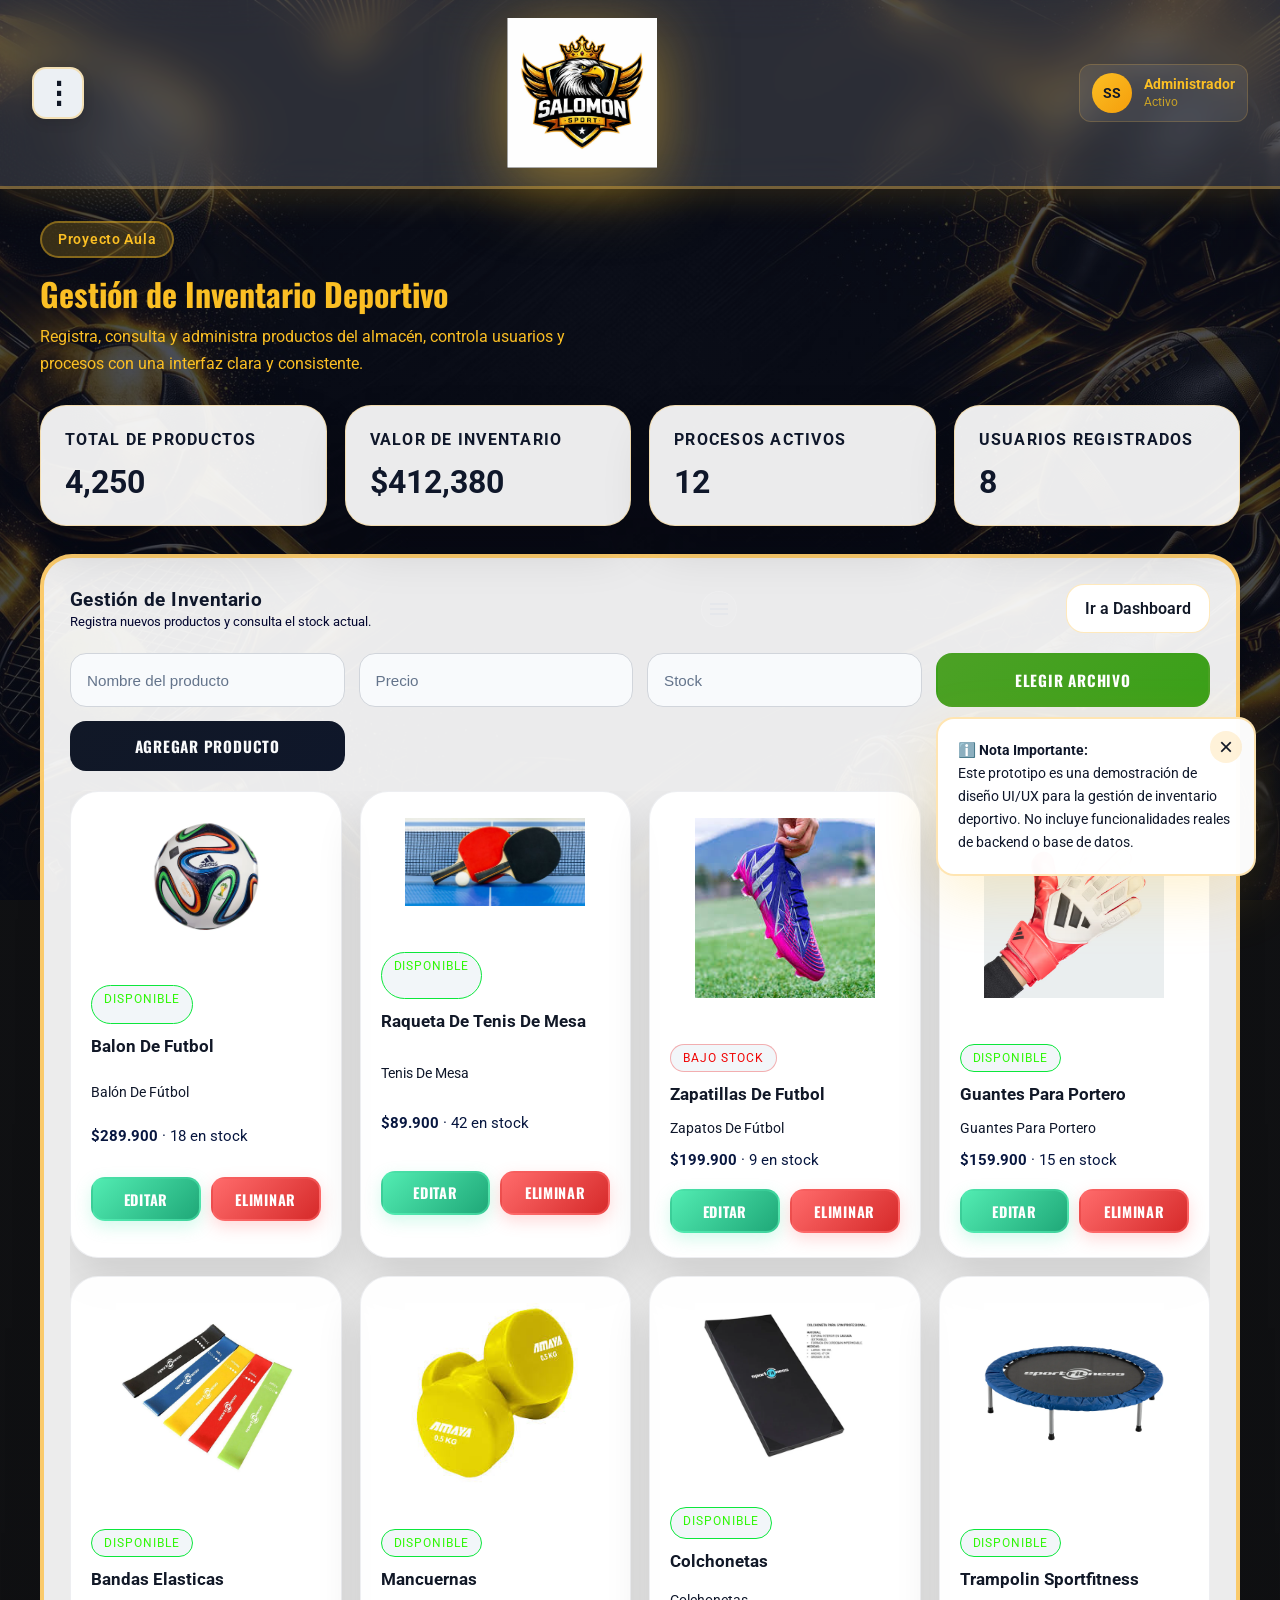
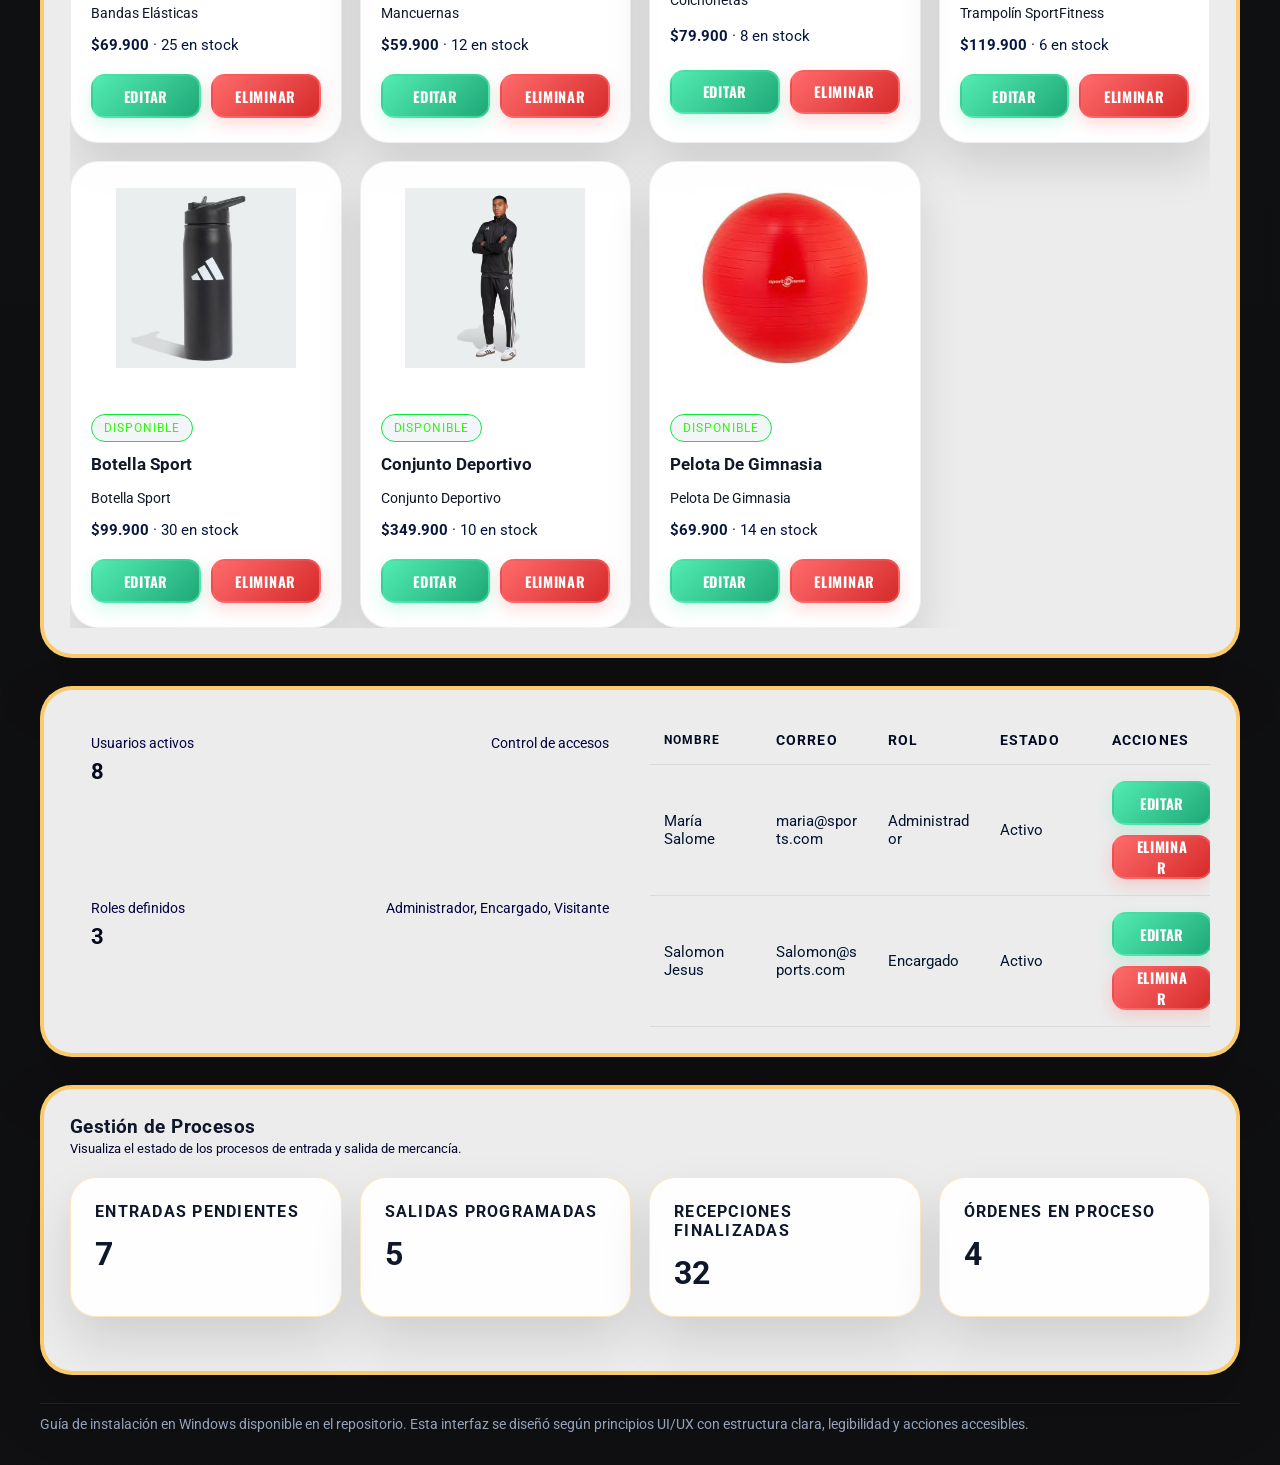
==== commit b1124f8b: "Conectar frontend con API - inventario y dashboard 100% dinámicos y funcionales" ====
--- a/frontend/index.html
+++ b/frontend/index.html
@@ -1120,96 +1120,6 @@
         grid-template-columns: 1fr;
       }
     }
-
-    /* Estilos para el buscador */
-    .search-container {
-      display: flex;
-      align-items: center;
-      gap: 8px;
-      background: rgba(255, 255, 255, 0.15);
-      padding: 10px 16px;
-      border-radius: 50px;
-      backdrop-filter: blur(10px);
-      border: 1px solid rgba(255, 191, 64, 0.3);
-      min-width: 280px;
-      box-shadow: 0 8px 24px rgba(251, 191, 36, 0.15);
-      transition: all 0.3s ease;
-      position: relative;
-    }
-
-    .search-container:hover {
-      background: rgba(255, 255, 255, 0.2);
-      border-color: rgba(255, 191, 64, 0.5);
-      box-shadow: 0 12px 32px rgba(251, 191, 36, 0.25);
-    }
-
-    .search-icon {
-      font-size: 1.4rem;
-      color: #fbbf24;
-      cursor: pointer;
-      transition: transform 0.2s ease;
-    }
-
-    .search-icon:hover {
-      transform: scale(1.15) rotate(20deg);
-    }
-
-    #search-input {
-      background: transparent;
-      border: none;
-      color: #fbbf24;
-      flex: 1;
-      outline: none;
-      font-size: 0.95rem;
-      font-family: 'Roboto', sans-serif;
-      caret-color: #fbbf24;
-      width: 100%;
-    }
-
-    #search-input::placeholder {
-      color: rgba(251, 191, 36, 0.6);
-    }
-
-    #search-dropdown {
-      position: absolute;
-      top: 100%;
-      left: 0;
-      right: 0;
-      margin-top: 8px;
-      background: rgba(255, 255, 255, 0.98);
-      border-radius: 16px;
-      box-shadow: 0 12px 40px rgba(0, 0, 0, 0.15);
-      max-height: 320px;
-      overflow-y: auto;
-      display: none;
-      z-index: 1001;
-    }
-
-    .search-item {
-      padding: 12px 16px;
-      border-bottom: 1px solid rgba(0, 0, 0, 0.06);
-      cursor: pointer;
-      transition: all 0.2s ease;
-      display: flex;
-      justify-content: space-between;
-      align-items: center;
-      color: #111827;
-    }
-
-    .search-item:hover {
-      background: rgba(251, 191, 36, 0.08);
-    }
-
-    .search-item-name {
-      font-weight: 600;
-      font-size: 0.95rem;
-    }
-
-    .search-item-stock {
-      text-align: right;
-      font-weight: 700;
-      color: #fbbf24;
-    }
   </style>
 </head>
 <body>
@@ -1219,17 +1129,6 @@
   
   <div class="navbar-brand">
     <img src="assets/logo.png" alt="Logo Salomón Sport" class="navbar-logo">
-  </div>
-
-  <!-- Buscador -->
-  <div class="search-container" id="search-box">
-    <span class="search-icon" id="search-icon">🔍</span>
-    <input 
-      type="text" 
-      id="search-input" 
-      placeholder="Buscar productos..." 
-    >
-    <div id="search-dropdown"></div>
   </div>
   
   <div class="navbar-user">
@@ -1312,7 +1211,7 @@
       <div id="product-notification" class="notification hidden" role="status" aria-live="polite"></div>
 
       <div class="product-grid">
-        <article class="product-card" data-producto-id="1">
+        <article class="product-card">
           <div class="product-card-image">
             <img src="assets/balon-futbol.png" alt="Balón de fútbol">
           </div>
@@ -1328,7 +1227,7 @@
           </div>
         </article>
 
-        <article class="product-card" data-producto-id="2">
+        <article class="product-card">
           <div class="product-card-image">
             <img src="assets/tenis-mesa.png" alt="Tenis de mesa">
           </div>
@@ -1344,7 +1243,7 @@
           </div>
         </article>
 
-        <article class="product-card" data-producto-id="3">
+        <article class="product-card">
           <div class="product-card-image">
             <img src="assets/zapatos-futbol.png" alt="Zapatos de fútbol">
           </div>
@@ -1360,7 +1259,7 @@
           </div>
         </article>
 
-        <article class="product-card" data-producto-id="4">
+        <article class="product-card">
           <div class="product-card-image">
             <img src="assets/guantes-portero.png" alt="Guantes para portero">
           </div>
@@ -1376,7 +1275,7 @@
           </div>
         </article>
 
-        <article class="product-card" data-producto-id="5">
+        <article class="product-card">
           <div class="product-card-image">
             <img src="assets/bandas-elasticas.png" alt="Bandas elásticas">
           </div>
@@ -1392,7 +1291,7 @@
           </div>
         </article>
 
-        <article class="product-card" data-producto-id="6">
+        <article class="product-card">
           <div class="product-card-image">
             <img src="assets/mancuernas.png" alt="Mancuernas">
           </div>
@@ -1408,7 +1307,7 @@
           </div>
         </article>
 
-        <article class="product-card" data-producto-id="7">
+        <article class="product-card">
           <div class="product-card-image">
             <img src="assets/colchonetas.png" alt="Colchonetas">
           </div>
@@ -1424,7 +1323,7 @@
           </div>
         </article>
 
-        <article class="product-card" data-producto-id="8">
+        <article class="product-card">
           <div class="product-card-image">
             <img src="assets/trampolin-sportfitness.png" alt="Trampolín SportFitness">
           </div>
@@ -1440,7 +1339,7 @@
           </div>
         </article>
 
-        <article class="product-card" data-producto-id="9">
+        <article class="product-card">
           <div class="product-card-image">
             <img src="assets/botella-sport.png" alt="Botella Sport">
           </div>
@@ -1456,7 +1355,7 @@
           </div>
         </article>
 
-        <article class="product-card" data-producto-id="10">
+        <article class="product-card">
           <div class="product-card-image">
             <img src="assets/conjunto-deportivo.png" alt="Conjunto deportivo">
           </div>
@@ -1472,7 +1371,7 @@
           </div>
         </article>
 
-        <article class="product-card" data-producto-id="11">
+        <article class="product-card">
           <div class="product-card-image">
             <img src="assets/pelota-gimnasia.png" alt="Pelota de gimnasia">
           </div>
@@ -1726,7 +1625,90 @@
     });
   }
 
-  productForm.addEventListener('submit', function (event) {
+  // API Configuration
+  const API_BASE_URL = 'http://localhost:8080/api';
+
+  // Cargar productos al iniciar
+  async function loadProducts() {
+    try {
+      const response = await fetch(`${API_BASE_URL}/productos`);
+      if (!response.ok) throw new Error('Error al cargar productos');
+      
+      const apiProducts = await response.json();
+      productGrid.innerHTML = ''; // Limpiar grid
+      
+      apiProducts.forEach(product => {
+        const formattedPrice = `$${product.precio.toLocaleString('es-CO')}`;
+        const productCard = createProductCard(product.nombre, formattedPrice, product.stock, 'assets/logo.png', product.id);
+        productGrid.appendChild(productCard);
+        attachProductActions(productCard, product.id);
+      });
+    } catch (error) {
+      console.error('Error:', error);
+      showNotification('Error al cargar los productos', 'error');
+    }
+  }
+
+  function createProductCard(name, price, stock, imageUrl, id) {
+    const card = document.createElement('article');
+    card.className = 'product-card';
+    card.dataset.productId = id;
+    const productData = {id, name, price: price.replace('$', ''), stock, image: imageUrl};
+    card.innerHTML = `
+      <div class="product-card-image">
+        <img src="${imageUrl}" alt="${name}">
+      </div>
+      <div class="product-card-body">
+        <span class="product-status ${stock > 5 ? 'available' : 'low-stock'}">${stock > 5 ? 'Disponible' : 'Bajo stock'}</span>
+        <h4>${name}</h4>
+        <p class="product-category">Producto</p>
+        <p class="product-meta"><strong>${price}</strong> · ${stock} en stock</p>
+        <div class="product-card-actions">
+          <button class="btn-small btn-edit" data-product='${JSON.stringify(productData)}'>Editar</button>
+          <button class="btn-small btn-delete">Eliminar</button>
+        </div>
+      </div>
+    `;
+    return card;
+  }
+
+  function attachProductActions(card, productId) {
+    const editBtn = card.querySelector('.btn-edit');
+    const deleteBtn = card.querySelector('.btn-delete');
+
+    editBtn.addEventListener('click', function () {
+      const productData = JSON.parse(this.dataset.product);
+      
+      document.getElementById('product-name').value = productData.name;
+      document.getElementById('product-price').value = productData.price;
+      document.getElementById('product-stock').value = productData.stock;
+      productForm.dataset.editingId = productData.id;
+      
+      document.getElementById('product-form').scrollIntoView({ behavior: 'smooth' });
+      
+      showNotification('Producto cargado para editar', 'success');
+    });
+
+    deleteBtn.addEventListener('click', function () {
+      showConfirmModal('¿Estás seguro de que deseas eliminar este producto?', async () => {
+        try {
+          const response = await fetch(`${API_BASE_URL}/productos/${productId}`, {
+            method: 'DELETE'
+          });
+          
+          if (!response.ok) throw new Error('Error al eliminar');
+          
+          card.remove();
+          showNotification('Producto eliminado exitosamente', 'error');
+        } catch (error) {
+          console.error('Error:', error);
+          showNotification('Error al eliminar el producto', 'error');
+        }
+      });
+    });
+  }
+
+  productForm.addEventListener('submit', async function (event) {
     event.preventDefault();
 
     const nameInput = document.getElementById('product-name');
@@ -1748,31 +1730,46 @@
       return;
     }
 
-    let imageUrl = 'assets/logo.png';
-    if (imageInput.files && imageInput.files[0]) {
-      imageUrl = URL.createObjectURL(imageInput.files[0]);
-    }
-
     const priceNumber = parseFloat(priceValue);
     const stockNumber = parseInt(stockValue, 10);
-    const formattedPrice = `$${priceNumber.toLocaleString('es-CO')}`;
-
-    const productCard = createProductCard(name, formattedPrice, stockNumber, imageUrl);
-    productGrid.insertBefore(productCard, productGrid.firstChild);
-
-    showNotification('Producto creado exitosamente', 'success');
-
-    nameInput.value = '';
-    priceInput.value = '';
-    stockInput.value = '';
-    imageInput.value = '';
-
-    attachProductActions(productCard);
-  });
-
-  // Agregar eventos a productos existentes
-  document.querySelectorAll('.product-card').forEach(card => {
-    attachProductActions(card);
+
+    try {
+      const isEditing = productForm.dataset.editingId;
+      const method = isEditing ? 'PUT' : 'POST';
+      const url = isEditing 
+        ? `${API_BASE_URL}/productos/${productForm.dataset.editingId}`
+        : `${API_BASE_URL}/productos`;
+
+      const response = await fetch(url, {
+        method: method,
+        headers: {
+          'Content-Type': 'application/json'
+        },
+        body: JSON.stringify({
+          nombre: name,
+          precio: priceNumber,
+          stock: stockNumber
+        })
+      });
+
+      if (!response.ok) throw new Error('Error al guardar producto');
+
+      showNotification(
+        isEditing ? 'Producto actualizado exitosamente' : 'Producto creado exitosamente', 
+        'success'
+      );
+
+      nameInput.value = '';
+      priceInput.value = '';
+      stockInput.value = '';
+      imageInput.value = '';
+      delete productForm.dataset.editingId;
+
+      loadProducts(); // Recargar productos
+    } catch (error) {
+      console.error('Error:', error);
+      showNotification('Error al guardar el producto', 'error');
+    }
   });
 
   // Action menu toggle
@@ -1807,103 +1804,9 @@
     navMenu.classList.toggle('collapsed');
   });
 
-  // Funcionalidad del Buscador de Productos
-  const productos = [
-    { id: 1, nombre: 'balon de futbol', categoria: 'Balones', stock: 18, precio: '$289.900', imagen: 'assets/balon-futbol.png' },
-    { id: 2, nombre: 'raqueta de tenis de mesa', categoria: 'Tenis de mesa', stock: 42, precio: '$89.900', imagen: 'assets/tenis-mesa.png' },
-    { id: 3, nombre: 'zapatillas de futbol', categoria: 'Zapatos de fútbol', stock: 9, precio: '$199.900', imagen: 'assets/zapatos-futbol.png' },
-    { id: 4, nombre: 'guantes para portero', categoria: 'Guantes para portero', stock: 15, precio: '$159.900', imagen: 'assets/guantes-portero.png' },
-    { id: 5, nombre: 'bandas elasticas', categoria: 'Bandas elásticas', stock: 25, precio: '$69.900', imagen: 'assets/bandas-elasticas.png' },
-    { id: 6, nombre: 'mancuernas', categoria: 'Mancuernas', stock: 12, precio: '$59.900', imagen: 'assets/mancuernas.png' },
-    { id: 7, nombre: 'colchonetas', categoria: 'Colchonetas', stock: 8, precio: '$79.900', imagen: 'assets/colchonetas.png' },
-    { id: 8, nombre: 'trampolin sportfitness', categoria: 'Trampolín SportFitness', stock: 6, precio: '$119.900', imagen: 'assets/trampolin-sportfitness.png' },
-    { id: 9, nombre: 'botella sport', categoria: 'Botella Sport', stock: 30, precio: '$99.900', imagen: 'assets/botella-sport.png' },
-    { id: 10, nombre: 'conjunto deportivo', categoria: 'Conjunto deportivo', stock: 10, precio: '$349.900', imagen: 'assets/conjunto-deportivo.png' },
-    { id: 11, nombre: 'pelota de gimnasia', categoria: 'Pelota de gimnasia', stock: 14, precio: '$69.900', imagen: 'assets/pelota-gimnasia.png' }
-  ];
-
-  const searchInput = document.getElementById('search-input');
-  const searchDropdown = document.getElementById('search-dropdown');
-  const searchIcon = document.getElementById('search-icon');
-  const searchBox = document.getElementById('search-box');
-
-  function buscarProductos(termino) {
-    if (!termino) return [];
-    return productos.filter(p => 
-      p.nombre.toLowerCase().includes(termino.toLowerCase()) ||
-      p.categoria.toLowerCase().includes(termino.toLowerCase())
-    );
-  }
-
-  function mostrarResultados(resultados) {
-    searchDropdown.innerHTML = '';
-    
-    if (resultados.length === 0) {
-      searchDropdown.innerHTML = `
-        <div style="padding: 20px; text-align: center; color: #111827; font-size: 0.95rem;">
-          No se encontraron productos
-        </div>
-      `;
-    } else {
-      resultados.forEach(producto => {
-        const item = document.createElement('div');
-        item.className = 'search-item';
-        item.innerHTML = `
-          <div>
-            <div class="search-item-name">${producto.nombre}</div>
-            <div style="font-size: 0.8rem; color: #666;">${producto.categoria}</div>
-          </div>
-          <div style="text-align: right;">
-            <div class="search-item-stock">${producto.stock} en stock</div>
-            <div style="font-size: 0.8rem; color: #666;">${producto.precio}</div>
-          </div>
-        `;
-        
-        item.addEventListener('click', () => {
-          const card = document.querySelector(`[data-producto-id="${producto.id}"]`);
-          if (card) {
-            card.scrollIntoView({ behavior: 'smooth', block: 'center' });
-            card.style.boxShadow = '0 0 30px rgba(251, 191, 36, 0.5)';
-            setTimeout(() => {
-              card.style.boxShadow = '0 24px 45px rgba(0, 0, 0, 0.12)';
-            }, 2000);
-          }
-          searchInput.value = '';
-          searchDropdown.style.display = 'none';
-        });
-        
-        searchDropdown.appendChild(item);
-      });
-    }
-    
-    searchDropdown.style.display = 'block';
-  }
-
-  searchInput.addEventListener('input', (e) => {
-    const termino = e.target.value.trim();
-    if (termino.length > 0) {
-      const resultados = buscarProductos(termino);
-      mostrarResultados(resultados);
-    } else {
-      searchDropdown.style.display = 'none';
-    }
-  });
-
-  searchIcon.addEventListener('click', () => {
-    if (searchDropdown.style.display === 'none' || searchDropdown.style.display === '') {
-      mostrarResultados(productos);
-    } else {
-      searchDropdown.style.display = 'none';
-    }
-  });
-
-  document.addEventListener('click', (e) => {
-    if (!searchBox.contains(e.target)) {
-      searchDropdown.style.display = 'none';
-    }
-  });
+  // Cargar productos al iniciar la página
+  window.addEventListener('load', loadProducts);
 </script>
 
 </body>
-</html>
-
+</html>
--- a/frontend/style.css
+++ b/frontend/style.css
@@ -13,7 +13,8 @@
   display: flex;
   justify-content: center;
   align-items: center;
-  position: relative;
+  position: center
+  ;
   color: #f4f4f8;
 }
 
@@ -138,6 +139,9 @@
   font-weight: 700;
   cursor: pointer;
   transition: transform 0.2s ease, box-shadow 0.2s ease;
+  font-family: 'Oswald', sans-serif;
+  letter-spacing: 0.05em;
+  text-transform: uppercase;
 }
 
 .btn-submit:hover {
@@ -304,4 +308,4 @@
 @keyframes shimmer {
   0%, 100% { opacity: 0.5; }
   50% { opacity: 1; }
-}
+}
